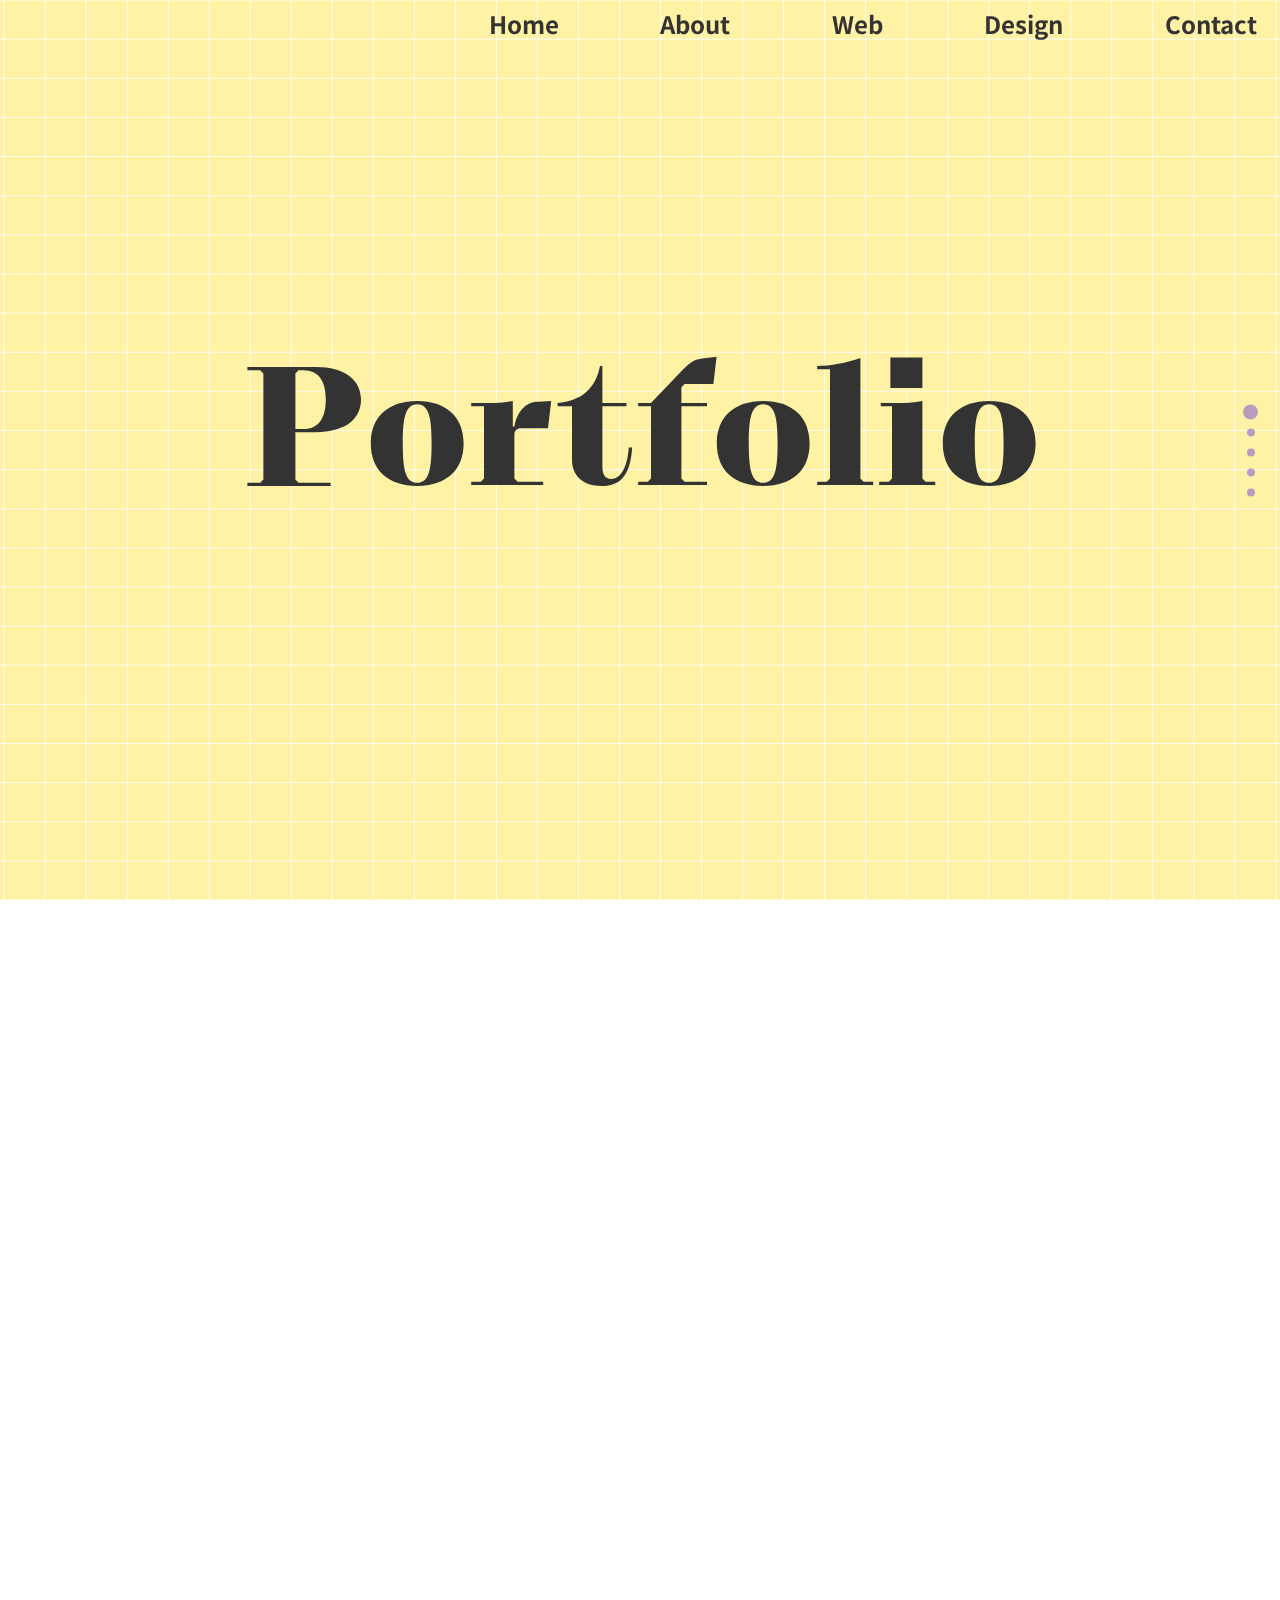
==== index.html @ 66a23964 "Update index.html" ====
<!DOCTYPE html>
<html lang="ko">
<head>
    <meta charset="UTF-8">
    <meta http-equiv="X-UA-Compatible" content="IE=edge">
    <meta name="viewport" content="width=device-width, initial-scale=1.0">
    <meta name="description" content="웹퍼블리셔 박푸름의 포트폴리오">
    <meta property="og:type" content="website">
    <meta property="og:title" content="웹퍼블리셔 박푸름 포트폴리오">
    <meta property="og:url" content="https://zoeynjoy.github.io/portfolio/">
    <meta property="og:description" content="웹퍼블리셔 박푸름의 포트폴리오">
    <meta property="og:image" href="./image/portfolio.png">
    <title>웹퍼블리셔 박푸름 포트폴리오</title>
    <link rel="shortcut icon" type="image/x-icon" href="./image/favicon.ico">
    <link rel="apple-touch-icon" href="./image/favicon.ico">
	<script src="https://ajax.googleapis.com/ajax/libs/jquery/3.5.1/jquery.min.js"></script>
    <script src="./fullpage.js"></script>
    <script src="./anime.js"></script>
    <script src="./jquery.magnific-popup.min.js"></script>
    <script src="./index.js" defer></script>
    <link rel="stylesheet" href="./fullpage.css">
    <link rel="stylesheet" href="./magnific-popup.css">
    <link rel="stylesheet" href="./common.css">
    <link rel="stylesheet" href="./style.css">
    <link rel="stylesheet" href="./style-ta.css" media="all and (min-width:768px) and (max-width:1024px)">
    <link rel="stylesheet" href="./style-p.css" media="all and (max-width:768px)">
</head>
<body>
    <div class="menu">
        <ul>
            <li><a href="#1page">Home</a></li>
            <li><a href="#2page">About</a></li>
            <li><a href="#3page">Web</a></li>
            <li><a href="#4page">Design</a></li>
            <li><a href="#5page">Contact</a></li>
        </ul>
    </div>
    <div id="wrap">
        <div class="section" id="home">
            <div class="bg">
                <div class="txt">
                    <p>P</p>
                    <p>o</p>
                    <p>r</p>
                    <p>t</p>
                    <p>f</p>
                    <p>o</p>
                    <p>l</p>
                    <p>i</p>
                    <p>o</p>
                </div>
            </div>
        </div>
        <div class="section" id="about">
            <div class="profile">
                <div class="left">
                    <div class="profileimg">
                        <a href="./Park_Purum.pdf" download>
                            <img src="./image/profile.jpg" alt="프로필">
                        </a>
                    </div>
                    <p>배움을 통해 성장하는</p><p>웹 퍼블리셔<span>박푸름</span>입니다.</p>
                </div>
                <div class="right">
                    <div class="about">
                        <h2>About Me</h2>
                        <p><span>Name</span>박푸름 / Park Purum</p>
                        <p><span>Birth</span>1991.09.11.</p>
                        <p><span>Phone</span>010-0000-0000</p>
                        <p><span>E-Mail</span>rumrum911@naver.com</p>
                    </div>
                    <div class="edu">
                        <h2>Education</h2>
                        <ul>
                            <li>
                                <span>2022.08.</span>구리 이젠 아카데미 수료<br>모바일 UI/UX 반응형 웹디자인(웹퍼블리셔)_혼합
                            </li>
                            <li>
                                <span>2015.02.</span>신한대학교 중국어학과 졸업
                            </li>
                            <li>
                                <span>2010.02.</span>의정부 송현고등학교 졸업
                            </li>
                        </ul>
                    </div>
                    <div class="work">
                        <h2>Work</h2>
                        <ul>
                            <li><span>2019-2021</span>KBS 미디어 인터넷 서비스부</li>
                            <li><span>2018-2019</span>스튜디오 ZIP</li>
                            <li><span>2015-2017</span>신한대학교 교양학부</li>
                        </ul>
                    </div>
                    <div class="skill">
                        <h2>Skill</h2>
                        <ul>
                            <li>
                                <p>Photoshop</p>
                                <p class="per per1"></p>
                            </li>
                            <li>
                                <p>HTML</p>
                                <p class="per  per2"></p>
                            </li>
                            <li>
                                <p>Illustrator</p>
                                <p class="per per3"></p>
                            </li>
                            <li>
                                <p>CSS</p>
                                <p class="per per4"></p>
                            </li>
                            <li>
                                <p>JS</p>
                                <p class="per per5"></p>
                            </li>
                        </ul>
                    </div>
                </div>                    
            </div>
        </div>
        <div class="section" id="web">
            <div class="slide" data-anchor="slide1">
                <div class="main">
                    <img src="./image/ilsang.gif" alt="투썸플레이스">
                    <div class="sub">
                        <p>일상과 여행 사이<span>(클론코딩)</span></p>
                        <p>
                            기존 사이트의 틀을 가지고 오면서 스크롤 효과를 넣어 기존의 밋밋한 사이트에서 동적인 느낌을 추가하였으며,<br>
                            간단하게 서브페이지 넣어보았습니다.
                        </p>
                        <p>제작기간 : 1주 / 개인작업물</p>
                    </div>
                    <a href="https://zoeynjoy.github.io/ilsangtrip/" target="_blank">
                        사이트 바로가기
                        <img src="./image/arrow.png" alt="바로가기 화살표">
                    </a>
                </div>
            </div>
            <div class="slide" data-anchor="slide2">
                <div class="main">
                    <img src="./image/rejour.png" alt="투썸플레이스">
                    <div class="sub">
                        <p>르주르<span>(클론코딩)</span></p>
                        <p>기존 사이트를 그대로 가지고 오면서 반응형 페이지로 제작해보았습니다.</p>
                        <p>제작기간 : 5주 / 개인작업물</p>
                    </div>
                    <a href="https://zoeynjoy.github.io/rejour/" target="_blank">
                        사이트 바로가기
                        <img src="./image/arrow.png" alt="바로가기 화살표">
                    </a>
                </div>
            </div>
            <div class="slide" data-anchor="slide3">
                <div class="main">
                    <img src="./image/twosome.png" alt="투썸플레이스">
                    <div class="sub">
                        <p>투썸플레이스<span>(리디자인)</span></p>
                        <p>기존 사이트를 반응형 페이지로 제작해보았습니다.</p>
                        <p>제작기간 : 2주 / 개인작업물</p>
                    </div>
                    <a href="https://zoeynjoy.github.io/twosome/" target="_blank">
                        사이트 바로가기
                        <img src="./image/arrow.png" alt="바로가기 화살표">
                    </a>
                </div>
            </div>
            <div class="slide" data-anchor="slide4">
                <div class="main">
                    <img src="./image/sonatural.png" alt="쏘내추럴">
                    <div class="sub">
                        <p>쏘내추럴<span>(리디자인)</span></p>
                        <p>기존 사이트를 반응형 페이지로 제작해보았습니다.</p>
                        <p>제작기간 : 6주 / 개인작업물</p>
                    </div>
                    <a href="https://zoeynjoy.github.io/sonatural" target="_blank">
                        사이트 바로가기
                        <img src="./image/arrow.png" alt="바로가기 화살표">
                    </a>
                </div>
            </div>
        </div>
        <div class="section" id="etc">
            <div class="slide">
                <div class="slides">
                    <h1>상세페이지</h1>
                    <ul>
                        <li>
                            <a href="./image/img1-1.jpg" class="popup" title="포토샵, 일러스트">
                                <div class="img">
                                    <img src="./image/img1.png" alt="이미지1">
                                </div>
                                <P>파스타 상세페이지</P>
                                <p class="tool">사용툴 : <img src="./image/ps.svg" alt=""><img src="./image/ai.svg" alt=""></p>
                            </a>
                        </li>
                        <li>
                            <a href="./image/img2-1.jpg" class="popup" title="포토샵">
                                <div class="img">
                                    <img src="image/img2.jpg" alt="이미지2">
                                </div>
                                <P>향수 이벤트페이지</P>
                                <p class="tool">사용툴 : <img src="./image/ps.svg" alt=""></p>
                            </a>
                        </li>
                        <li>
                            <a href="./image/img3-1.jpg" class="popup" title="포토샵, 일러스트">
                                <div class="img">
                                    <img src="./image/img3.jpg" alt="이미지3">
                                </div>
                                <P>원두 상세페이지</P>
                                <p class="tool">사용툴 : <img src="./image/ps.svg" alt=""><img src="./image/ai.svg" alt=""></p>
                            </a>
                        </li>
                        <li>
                            <a href="./image/img4-1.jpg" class="popup" title="포토샵">
                                <div class="img">
                                    <img src="./image/img4.jpg" alt="이미지4">
                                </div>
                                <P>화장품 상세페이지</P>
                                <p class="tool">사용툴 : <img src="./image/ps.svg" alt=""></p>
                            </a>
                        </li>
                    </ul>
                </div>
            </div>
        </div>
        <div class="section" id="foot">
            <div class="f_txt">
                <p class="title">Contact</p>
                <p>지금까지 웹디자인 박푸름의 포트폴리오를 봐주셔서 감사합니다.</p>
                <p><span>010-0000-0000</span> / <span>rumrum911@naver.com</span></p>
            </div>
            <p class="bgtxt">WEBPUBLISHER</p>
            <p class="bgtxt">WEBPUBLISHER</p>
            <div class="copy">
                <p>ⓒ 2023 Park Purum. ALL RIGHTS RESERVED.</p>
                <p>본 사이트는 개인 포트폴리오 사이트로 제작되어 상업적 목적이 아닙니다. 사용된 일부 이미지 및 폰트 등은 별도의 출처가 있음을 밝혀 드립니다.</p>
            </div>
        </div>
    </div>
</body>
</html>
---- fullpage.css ----
*{margin:0;padding: 0;}
li{list-style: none;}


#menu{
    width:100%;
    height:7vh;
    background: rgba(0,0,0,0.4);
    position: fixed;
    left:0;
    top:0;
    z-index:10;
    color:white;
}
#menu ul{width:100%;height:100%;display: flex;flex-wrap: wrap;}
#menu li{flex:0 1 25%;height: 100%;text-align: center;line-height: 3rem;cursor: pointer;}
#fullpage #myVideo{
    position: absolute;
    width:100%;
    height:100%;    
    background-color:black;
    z-index: 2;
    top:0;
    left:0;
    object-fit: cover;
}
#fullpage #box{
    position: absolute;
    width:90%;
    height:85%;    
    background:white;
    text-align: center;
    z-index:3;
    top:50%;
    left:50%;
    transform: translate(-50%,-50%);
}
#box ul{width:100%;height:100%;display: flex;}
#box li{width:50%;height: 100%;background: rgba(0,0,0,0.4);}
/* #box li:nth-child(1){background: rgba(0,0,0,0.4);}
#box li:nth-child(2){background: blue;} */

#fullpage .section:nth-child(3) .st0{
    fill:none;
    stroke:#078B00;
    stroke-width:11;
    stroke-miterlimit:10;
}
#fullpage .section:nth-child(3) .st0:nth-child(1){
    stroke-dasharray: 1198;
    stroke-dashoffset: 1198;
}
#fullpage .section:nth-child(3) .st0:nth-child(2){
    stroke-dasharray: 1245;
    stroke-dashoffset: 1245;

}
#fullpage .section:nth-child(3) .st0:nth-child(3){
    stroke-dasharray: 2209;
    stroke-dashoffset: 2209;
}
#fullpage .section:nth-child(3) path.ani1{
    animation: ani1 2s forwards;
}

#fullpage .section:nth-child(3) path.ani2{
    animation: ani2 2s forwards;
}
#fullpage .section:nth-child(3) path.ani3{
    animation: ani3 2s forwards;
}


@keyframes ani1{
    0%{ stroke-dashoffset: 1198;}
    100%{ stroke-dashoffset: 0;}
}
@keyframes ani2{
    0%{ stroke-dashoffset: 1245;}
    100%{ stroke-dashoffset: 0;}
}
@keyframes ani3{
    0%{ stroke-dashoffset: 2209;}
    100%{ stroke-dashoffset: 0;}
}



html.fp-enabled,
.fp-enabled body {
    margin: 0;
    padding: 0;
    overflow:hidden;

    /*Avoid flicker on slides transitions for mobile phones #336 */
    -webkit-tap-highlight-color: rgba(0,0,0,0);
}
.fp-section {
    position: relative;
    -webkit-box-sizing: border-box; /* Safari<=5 Android<=3 */
    -moz-box-sizing: border-box; /* <=28 */
    box-sizing: border-box;
}
.fp-slide {
    float: left;
}
.fp-slide, .fp-slidesContainer {
    height: 100%;
    display: block;
}
.fp-slides {
    z-index:1;
    height: 100%;
    overflow: hidden;
    position: relative;
    -webkit-transition: all 0.3s ease-out; /* Safari<=6 Android<=4.3 */
    transition: all 0.3s ease-out;
}
.fp-section.fp-table, .fp-slide.fp-table {
    display: table;
    table-layout:fixed;
    width: 100%;
}
.fp-tableCell {
    display: table-cell;
    width: 100%;
    height: 100%;
}
.fp-slidesContainer {
    float: left;
    position: relative;
}
.fp-controlArrow {
    -webkit-user-select: none; /* webkit (safari, chrome) browsers */
    -moz-user-select: none; /* mozilla browsers */
    -khtml-user-select: none; /* webkit (konqueror) browsers */
    -ms-user-select: none; /* IE10+ */
    position: absolute;
    z-index: 4;
    top: 0;
    cursor: pointer;
    width: 0;
    height: 0;
    border-style: solid;
    /* margin-top: -38px; */
    -webkit-transform: translate3d(0,0,0);
    -ms-transform: translate3d(0,0,0);
    transform: translate3d(0,0,0);
}
.fp-controlArrow.fp-prev {
    width: 25%;
    height: 100%;
    background: #ffffff00;
    border-color: transparent;
    transition: all .3s ;
}
.fp-controlArrow.fp-next {
    right: 0;
    width: 25%;
    height: 100%;
    background: #ffffff00;
    border-color: transparent;
    transition: all .3s ;
}
.fp-controlArrow.fp-prev:hover,
.fp-controlArrow.fp-next:hover {
    background: #0000000b;
}
.fp-scrollable {
    overflow: hidden;
    position: relative;
}
.fp-scroller{
    overflow: hidden;
}
.iScrollIndicator{
    border: 0 !important;
}
.fp-notransition {
    -webkit-transition: none !important;
    transition: none !important;
}
#fp-nav {
    position: fixed;
    z-index: 100;
    top: 50%;
    opacity: 1;
    transform: translateY(-50%);
    -ms-transform: translateY(-50%);
    -webkit-transform: translate3d(0,-50%,0);
}
#fp-nav.fp-right {
    right: 17px;
}
#fp-nav.fp-left {
    left: 17px;
}
.fp-slidesNav{
    position: absolute;
    z-index: 4;
    opacity: 1;
    -webkit-transform: translate3d(0,0,0);
    -ms-transform: translate3d(0,0,0);
    transform: translate3d(0,0,0);
    left: 0 !important;
    right: 0;
    margin: 0 auto !important;
}
.fp-slidesNav.fp-bottom {
    bottom: 17px;
}
.fp-slidesNav.fp-top {
    top: 17px;
}
#fp-nav ul{
  margin: 0;
  padding: 0;
}
.fp-slidesNav ul {
  margin: auto;
  text-align: center;
}
#fp-nav ul li,
.fp-slidesNav ul li {
    display: block;
    width: 14px;
    height: 13px;
    margin: 7px;
    position:relative;
}
.fp-slidesNav ul li {
    display: inline-block;
}
#fp-nav ul li a,
.fp-slidesNav ul li a {
    display: block;
    position: relative;
    z-index: 1;
    width: 100%;
    height: 100%;
    cursor: pointer;
    text-decoration: none;
}
#fp-nav ul li a.active span,
.fp-slidesNav ul li a.active span,
#fp-nav ul li:hover a.active span,
.fp-slidesNav ul li:hover a.active span{
    height: 15px;
    width: 15px;
    margin: -6px 0 0 -6px;
    border-radius: 100%;
 }
#fp-nav ul li a span,
.fp-slidesNav ul li a span {
    border-radius: 50%;
    position: absolute;
    z-index: 1;
    height: 8px;
    width: 8px;
    border: 0;
    background: #b89dc0;
    left: 50%;
    top: 50%;
    margin: -2px 0 0 -2px;
    -webkit-transition: all 0.1s ease-in-out;
    -moz-transition: all 0.1s ease-in-out;
    -o-transition: all 0.1s ease-in-out;
    transition: all 0.1s ease-in-out;
}
#fp-nav ul li:hover a span,
.fp-slidesNav ul li:hover a span{
    width: 10px;
    height: 10px;
    margin: -5px 0px 0px -5px;
}
#fp-nav ul li .fp-tooltip {
    position: absolute;
    top: -2px;
    color: #fff;
    font-size: 14px;
    font-family: arial, helvetica, sans-serif;
    white-space: nowrap;
    max-width: 220px;
    overflow: hidden;
    display: block;
    opacity: 0;
    width: 0;
    cursor: pointer;
}
#fp-nav ul li:hover .fp-tooltip,
#fp-nav.fp-show-active a.active + .fp-tooltip {
    -webkit-transition: opacity 0.2s ease-in;
    transition: opacity 0.2s ease-in;
    width: auto;
    opacity: 1;
}
#fp-nav ul li .fp-tooltip.fp-right {
    right: 20px;
}
#fp-nav ul li .fp-tooltip.fp-left {
    left: 20px;
}
.fp-auto-height.fp-section,
.fp-auto-height .fp-slide,
.fp-auto-height .fp-tableCell{
    height: auto !important;
}

.fp-responsive .fp-auto-height-responsive.fp-section,
.fp-responsive .fp-auto-height-responsive .fp-slide,
.fp-responsive .fp-auto-height-responsive .fp-tableCell {
    height: auto !important;
}

/*Only display content to screen readers*/
.fp-sr-only{
    position: absolute;
    width: 1px;
    height: 1px;
    padding: 0;
    overflow: hidden;
    clip: rect(0, 0, 0, 0);
    white-space: nowrap;
    border: 0;
}
---- common.css ----
@import url('https://fonts.googleapis.com/css2?family=Noto+Sans+KR:wght@400;700;900&family=Roboto:wght@300;400;700;900&display=swap');
@font-face {
    font-family: 'PPGrafier-BlackDisplay';
    src: url(./PPGrafier-BlackDisplay.woff) format('woff');
}


  /* 풀페이지 해제 */
  #fullpage .section:not(.main_visual) { height: auto !important; }
  #fullpage .section .fp-tableCell { height: auto !important; }



*{margin: 0; padding: 0;}
ul{list-style: none;}
a{text-decoration: none;}
body{color: #333;}
body::-webkit-scrollbar{
    display:none;
}

.intro{
    width: 100%;
    height: 100%;
    position: fixed;
    background: url(./image/bg2-2.svg) center/cover #fff;
    z-index: 99;
}
.intro .logo{
    width: 25%;
    position: absolute;
    top: 50%;
    left: 50%;
    transform: translate(-50%, -50%);
   
}
.logo svg{
    width: 100%;
     animation: turn 10s linear infinite;
}
@keyframes turn{
    from{
        transform: rotate(0);
    }
    to{
        transform: rotate(360deg);
    }
}
.intro .txt{
    width: 70%;
    margin: auto;
    position: absolute;
    bottom: 10%;
    left: 50%;
    transform: translateX(-50%);
}
.intro .txt p{
    width: 100%;
    font: 400 1.5em/1em 'Noto Sans KR','Roboto', sans-serif;
}
.intro .txt input{
    position: absolute;
    bottom: -20px;
    right: 0;
    background-color: transparent;
    border: none;
    cursor: pointer;
    font: 400 1.1em/1em 'Noto Sans KR','Roboto', sans-serif;
}




/* 풀스크린 */
#wrap .section:nth-of-type(1),
#wrap .section:nth-of-type(5){
    background: url(./image/bg1-2.svg) center/cover;
}
#wrap .section:nth-of-type(2),
#wrap .section:nth-of-type(3),
#wrap .section:nth-of-type(4){
    background: url(./image/bg2-2.svg) center/cover;
}
---- style.css ----
body{font-size: 1vw;}

/* 메뉴바 */
.menu{
    width: 60%;
    position: fixed;
    top: 0;
    right: 0;
    z-index: 10;
}
.menu ul{
    position: absolute;
    right: 3%;
    width: 100%;
    display: flex;
    justify-content: space-between;
}
.menu li{
    text-align: center;
}
.menu li a{
    display: block;
    cursor: pointer;
    width: 100%;
    font: bold 1.5rem/3rem 'Noto Sans KR','Roboto', sans-serif;    
    color: #333;
}
.menu li:hover a{
    color:#fff;
    text-shadow: 0 0 5px rgba(0, 0, 0, 0.2);
    transition: all .2s ease-in-out;
}

/* #home 1page */
#home .bg{
    width: 100%;
}
.bg .txt{
    display: flex;
    position: absolute;
    top: 50%;
    left: 50%;
    transform: translate(-50%, -50%);
    z-index: 2;
}
.txt p{
    text-align: center;
    font: bold 10rem/2rem 'PPGrafier-BlackDisplay';
    /* font-style: italic; */
}


/* #about 2page */
#about .profile{
    width: 90%;
    margin: auto;
    display: flex;
    margin-top: 8%;
    position: relative;
    /* top: 0; */
}
.profile .left{
    width: 40%;
    position: relative;
}

.left .profileimg{
    width: 70%;
    margin-left: 15%;
    /* border: 1px solid red; */
}
.profileimg a img{
    width: 100%;
    height: 100%;
    object-fit: contain;
}

.profileimg a{
    display: block;
    width: 100%;
    height: 100%;
    position: relative;
    overflow: hidden;
    border-radius: 50%;
}
.profileimg a:hover img{
    transform:translateY(30px) scale(1.15);
    transition: all .3s;
}
.profileimg a:hover::before{
    content: '';
    display: block;
    position: absolute;
    top: 0;
    width: 100%;
    height: 100%;
    border-radius: 50%;
    background-color: #00000036;
    animation: fade .3s ease-in-out;
    z-index: 10;
}
.profileimg a:hover::after{
    content: '이력서 다운받기';
    display: block;
    position: absolute;
    top: 70%;
    left: 50%;
    transform: translateX(-50%);
    border: 2px solid #fff;
    padding: 15px;
    border-radius: 10px;
    color: #fff;
    cursor: pointer;
    z-index: 15;
}
@keyframes fade{
    from{
        opacity: 0;
    }
    to{
        opacity: 1;
    }
}
.left p{
    width: 80%;
    margin-left: 10%;
    text-align: center;
    font: 400 1.5rem/2rem 'Noto Sans KR','Roboto', sans-serif;
}
.left p span{
    font-weight: 700;
    color: #b89dc0;
}
.in{
    animation: in .7s ease-in-out;
}
@keyframes in{
    from{
        top: 500px;
        opacity: 0;
    }
    to{
        top: 0;
        opacity: 1;
    }
}
.profile .right{
    width: 60%;
    font: 400 .9rem/2rem 'Noto Sans KR','Roboto', sans-serif;
}
.about{
    width: 100%;
    margin-bottom: 2%;
    display: flex;
    flex-wrap: wrap;
    position: relative;
}
.about p{
    width: 100%;
    display: flex;
    border-left: 2px solid #333;
}
.about p:nth-child(3){
    position: absolute;
    top: 35%;
    left: 50%;
}
.about,
.edu,
.work,
.skill{
    width: 100%;
    margin-bottom: 20px;
}
.profile h2{
    width: 100%;
    margin-bottom: 2%;
    font: 900 2rem/2rem 'Noto Sans KR','Roboto', sans-serif;
}
.edu li,
.work li{
    width: 100%;
    display: flex;
    flex-wrap: wrap;
    border-left: 2px solid #333;
}
.about span,
.edu span,
.work span{
    margin-left: 1%;
    width: 15%;
    font-weight: 600;
}
.skill ul{
    width: 100%;
    display: flex;
    flex-wrap: wrap;
}
.skill li{
    width: 49%;
    display: flex;
    border-left: 2px solid #333;
}
.skill p:nth-child(1){
    margin-left: 1%;
    width: 20%;
    font-weight: 600;
}
.skill .per{
    height: 15px;
    margin-top:2%;
    margin-left: 50px;
    background-color: #e7d9f0;
}


/* 3번째 페이지 */
#web{
    width: 100%;
}
#web .slide{
    width: 100%;
    position: relative;
}
.slide .main{
    position: absolute;
    bottom: 0%;
    left: 50%;
    transform: translatex(-50%);
    width: 100%;
    height: 100%;
    z-index: 3;
}
.slide .main img{
    width: 60%;
    position: absolute;
    bottom: 0;
    right:0;
}
.slide .main a{
    width: 200px;
    position: absolute;
    top: 55%;
    left: 26%;
    display: block;
    font: bold 1.2rem/2rem 'Noto Sans KR','Roboto', sans-serif;
    color: inherit;
}
.slide .main a img{
    width: 45px;
    object-fit: cover;
    position: absolute;
    top: 50%;
    right: 0;
    transform: translateY(-50%);
}
.slide .main a:hover{
    transform: translateX(20px);
    transition: all .3s ease-in-out;
}
.slide .main .sub{
    position: absolute;
    top: 40%;
    left:10%;
    transform: translateY(-50%);
    width: 35%;
}
.slide .main .sub p:nth-child(1){
    font: 900 2rem/3rem 'Noto Sans KR','Roboto', sans-serif;
}
.slide .main .sub p:nth-child(1) span{
    font-size: .9rem;
    margin-left: 10px;
}
.slide .main .sub p:nth-child(2){
    font: 500 1.5rem/3rem 'Noto Sans KR','Roboto', sans-serif;
}
.slide .main .sub p:nth-child(3){
    font: 300 1rem/2rem 'Noto Sans KR','Roboto', sans-serif;
    color:#777;
}

/* 5페이지 */
#etc{
    width: 100%;
}
#etc .slide{
    position: relative;
    width: 100%;
}
#etc .slide .slides{
    position: absolute;
    top: 50%;
    left: 50%;
    transform: translate(-50%, -50%);
    width: 100%;
    height: 90%;
    z-index: 3;
}
#etc .slides h1{
    padding: 40px 150px;
    box-sizing: border-box;
}
#etc .slides ul{
    position: absolute;
    top: 50%;
    left: 50%;
    transform: translate(-50%, -50%);
    width:95%;
    height: 40%;
    float: left;
    display: flex;
    flex-wrap: wrap;
    justify-content: space-between;
}
#etc .slides li{
    width: 24%;
    margin-bottom: 20px;
    position: relative;
}
#etc .slides li a{
    width: 100%;
    color: initial;
}
#etc .slides li a .img{
    width: 100%;
    overflow: hidden;
}
#etc .slides li a:hover img:not(.tool img){
    transform: scale(1.2);
    transition: all .3s ease-in-out;
}
#etc .slide li a .img img{
    width: 100%;
    box-shadow: 10px 5px 10px #999;
    margin-bottom: 10px;
}
#etc .slide li a p{
    font-size: 1rem;
    line-height: 30px;
}
#etc .slide li a .tool{
    width: 100%;
    display: flex;
}
#etc .slide li a .tool img{
    width: 25px;
    margin-left: 6px;
    box-shadow: none;
    margin-bottom: 0;
    border: none;
}
.profile .ani3{
    animation: in2 .5s ease-in-out;
}
.profile .ani4{
    animation: out2 .5s ease-in-out;
}
@keyframes in2{
    from{
        right: -500px;
        opacity: 0;
    }
    to{
        right: 0;
        opacity: 1;
    }
}
@keyframes out2{
    from{
        right: 0;
        opacity: 1;
    }
    to{
        righ: -500px;
        opacity: 0;
    }
} 


/* 6번째 페이지 */
#foot{
    position: relative;
}
#foot .f_txt{
    position: absolute;
    top: 45%;
    left: 50%;
    transform: translate(-50%, -50%);
    width: 80%;
}
#foot .f_txt .title{
    font: bold 4rem/1.5rem 'PPGrafier-BlackDisplay';
    margin-bottom: 20px;
}
#foot .f_txt p{
    font: bold 1.5rem/1.5rem 'Noto Sans KR','Roboto', sans-serif;
}
#foot .copy{
    width: 100%;
    text-align: center;
    position: absolute;
    bottom: 0%;
    left: 50%;
    transform: translate(-50%, -50%);
    font: 400 1.2rem/2rem 'Noto Sans KR','Roboto', sans-serif;
}
#foot .copy p:nth-child(2){
    font: 400 0.8rem/1.5rem 'Noto Sans KR','Roboto', sans-serif;
}
#foot .f_txt span{
    font-weight: bolder;
}
#foot .bgtxt:nth-child(2){
    position: absolute;
    top: 50%;
    left: -25px;
    transform: translateY(-50%);
    font: bold 10vh 'PPGrafier-BlackDisplay';
    writing-mode: vertical-rl;
    color: #fff;
    z-index: 1;
}
#foot .bgtxt:nth-child(3){
    position: absolute;
    top: 50%;
    right: -25px;
    transform: translateY(-50%);
    font: bold 10vh 'PPGrafier-BlackDisplay';
    writing-mode: vertical-rl;
    color: #fff;
    z-index: 1;
}
---- style-ta.css ----
body{font-size: 1.9vw;}

/* 메뉴바 */
.menu{
    width: 80%;
}
#home .bg .txt p{
    text-align: center;
    font: bold 7em/2em 'PPGrafier-BlackDisplay';
}
/* #about 2page */
#about .profile{
    width: 100%;
    margin-top: 80px;
    flex-wrap: wrap;
}
.profile .left{
    width: 50%;
}
.left .profileimg{
    width: 80%;
    margin-left: 8%;
}
.left p{
    margin-top: 10px;
    margin-left: 8%;
    font: 400 1.2rem/2rem 'Noto Sans KR','Roboto', sans-serif;
}

.profile .right{
    width: 50%;
    position: relative;
}

.about p:nth-child(3){
    position: unset;
}
.edu::before,
.work::before,
.skill::before{
    content: '';
    display: block;
    margin-bottom: 30px;
}
.about span,
.edu span,
.work span{
    width: 80px;
    margin-left: 10px;
}
.profile h2{
    font: 900 1.3rem/2rem 'Noto Sans KR','Roboto', sans-serif;
}
.skill{
    width: 160%;
    position: absolute;
    left: -79%;
    margin-top: -20px;
}

.skill .per{
    margin-left: 20px;
}


/* 3번쩨 페이지 */
.slide .main img{
    width: 100%;
}
.slide .main a{
    width: 23%;
    top: 42%;
    left: 65%;
}
.slide .main .sub{
    top: 30%;
    width: 80%;
}

/* 4번쩨 페이지 */
#etc .slides h1{
    padding: 50px 50px;
    box-sizing: border-box;
}
#etc .slides ul{
    position: absolute;
    top: 48%;
    left: 50%;
    transform: translate(-50%, -50%);
    width:85%;
    height: 60%;
    float: left;
    display: flex;
    flex-wrap: wrap;
    justify-content: space-between;
}
#etc .slides li{
    width: 48%;
    margin-bottom: 10px;
}
/* 5페이지 */
#foot .copy{
    width: 70%;
}
---- style-p.css ----
body{font-size:1.5vw;}

/* 메뉴바 */
.menu{
    width:95%;
    right: 0%;
}
.menu ul{
    width: 100%;
    left: 50%;
    transform: translateX(-50%);
}
.menu li{
    margin: 0;
}
.menu li a{
    font: bold .9rem/2rem 'Noto Sans KR','Roboto', sans-serif;
    letter-spacing: 0px;
}

/* 첫페이지 */
#home .bg .txt p{
    text-align: center;
    font: bold 4rem/2rem 'PPGrafier-BlackDisplay';
}

    
/* #about 2page */
#about .profile{
    width: 95%;
    margin-top: 50px;
    flex-wrap: wrap;
}
.profile .left{
    width: 100%;
    display: flex;
}
.left .profileimg{
    display: none;
    margin: 0;
}
.left p{
    margin-left: 0;
    margin-top: 0px;
    font: 400 1rem/1.2rem 'Noto Sans KR','Roboto', sans-serif;
}
.left p:nth-of-type(1){
    text-align: left;
    width: 150px;
}
.left p:nth-of-type(2){
    text-align: left;
    width: 200px;
}
.profile .right{
    width: 100%;
    margin-top: 10px;
    position: relative;
    font: 400 .8rem/1.5rem 'Noto Sans KR','Roboto', sans-serif;
}
.about, .edu, .work,.skill{
    margin-top: 0;
}
.about,
.edu,
.work,
.skill{
    width: 100%;
    margin-bottom: 5px;
}
.about p:nth-child(3){
    position: unset;
}
.edu::before,
.work::before,
.skill::before{
    content: '';
    display: block;
    margin-bottom: 5%;
}
.about span,
.edu span,
.work span{
    margin-left: 1%;
    width: 90px;
    font-weight: 700;
}
.skill li{
    width: 100%;
    display: flex;
    border-left: 2px solid #333;
}
.skill p:nth-child(1){
    width: 40px;
}
.profile h2{
    font: 800 1rem/1rem 'Noto Sans KR','Roboto', sans-serif;
}

/* 3번쩨 페이지 */
#web .slide{
    width: 100%;
}
.slide .main img{
    width: 100%;
}
.slide .main .sub{
    top: 35%;
    width: 80%;
}
.slide .main .sub p:nth-child(1){
    font: 900 1.5rem/3rem 'Noto Sans KR','Roboto', sans-serif;
}
.slide .main .sub p:nth-child(1) span{
    font-size: .9rem;
    margin-left: 10px;
}
.slide .main .sub p:nth-child(2){
    font: 500 1.2rem/2rem 'Noto Sans KR','Roboto', sans-serif;
}
.slide .main .sub p:nth-child(3){
    font: 300 1rem/2rem 'Noto Sans KR','Roboto', sans-serif;
    color:#777;
}
.slide .main a{
    width: 200px;
    top: 60%;
    left: 40%;
    font: 800 1rem/2rem 'Noto Sans KR','Roboto', sans-serif;
}

/* 4번쩨 페이지 */
#etc .slide .slides{
    top: 0;
    transform: translate(-50%, 0%);
    height: 85%;
}
#etc .slides h1{
    display: none;
}
#etc .slides ul{
    position: absolute;
    top: 51%;
    left: 46%;
    transform: translate(-50%, -50%);
    width:55%;
    height: 95%;
}
#etc .slides li{
    top: 10px;
    left: 50%;
    transform: translateX(-50%);
    width: 100%;
    margin-bottom: 0px;
    position: relative;
}
#etc .slides li a p,
#etc .slides li a .tool{
    display: none;
}

/* 5번째 페이지 */
#foot{position: relative;}
#foot .f_txt{
    position: absolute;
    top: 40%;
    left: 50%;
    transform: translate(-50%, -50%);
    width: 74%;
}
#foot .f_txt .title{
    font: bold 3rem/2rem 'PPGrafier-BlackDisplay';
    margin-bottom: 50px;
}
#foot .f_txt p{
    font: bold 1rem/2rem 'Noto Sans KR','Roboto', sans-serif;
    margin-bottom: 10px;
}
#foot .copy{
    width: 70%;
    text-align: center;
    position: absolute;
    bottom: 0%;
    left: 50%;
    transform: translate(-50%, -50%);
    font: 100 1rem/2rem 'Noto Sans KR','Roboto', sans-serif;
}
#foot .copy p:nth-child(2){
    font: 100 .7rem/1.5rem 'Noto Sans KR','Roboto', sans-serif;
}
#foot .f_txt span{
    font-weight: bolder;
}
#foot .bgtxt:nth-child(2){
    position: absolute;
    top: 50%;
    left: -50px;
    transform: translateY(-50%);
    font: bold 10vh 'PPGrafier-BlackDisplay';
    writing-mode: vertical-rl;
    color: #fff;
    z-index: 1;
}
#foot .bgtxt:nth-child(3){
    position: absolute;
    top: 50%;
    right: -50px;
    transform: translateY(-50%);
    font: bold 10vh 'PPGrafier-BlackDisplay';
    writing-mode: vertical-rl;
    color: #fff;
    z-index: 1;
}
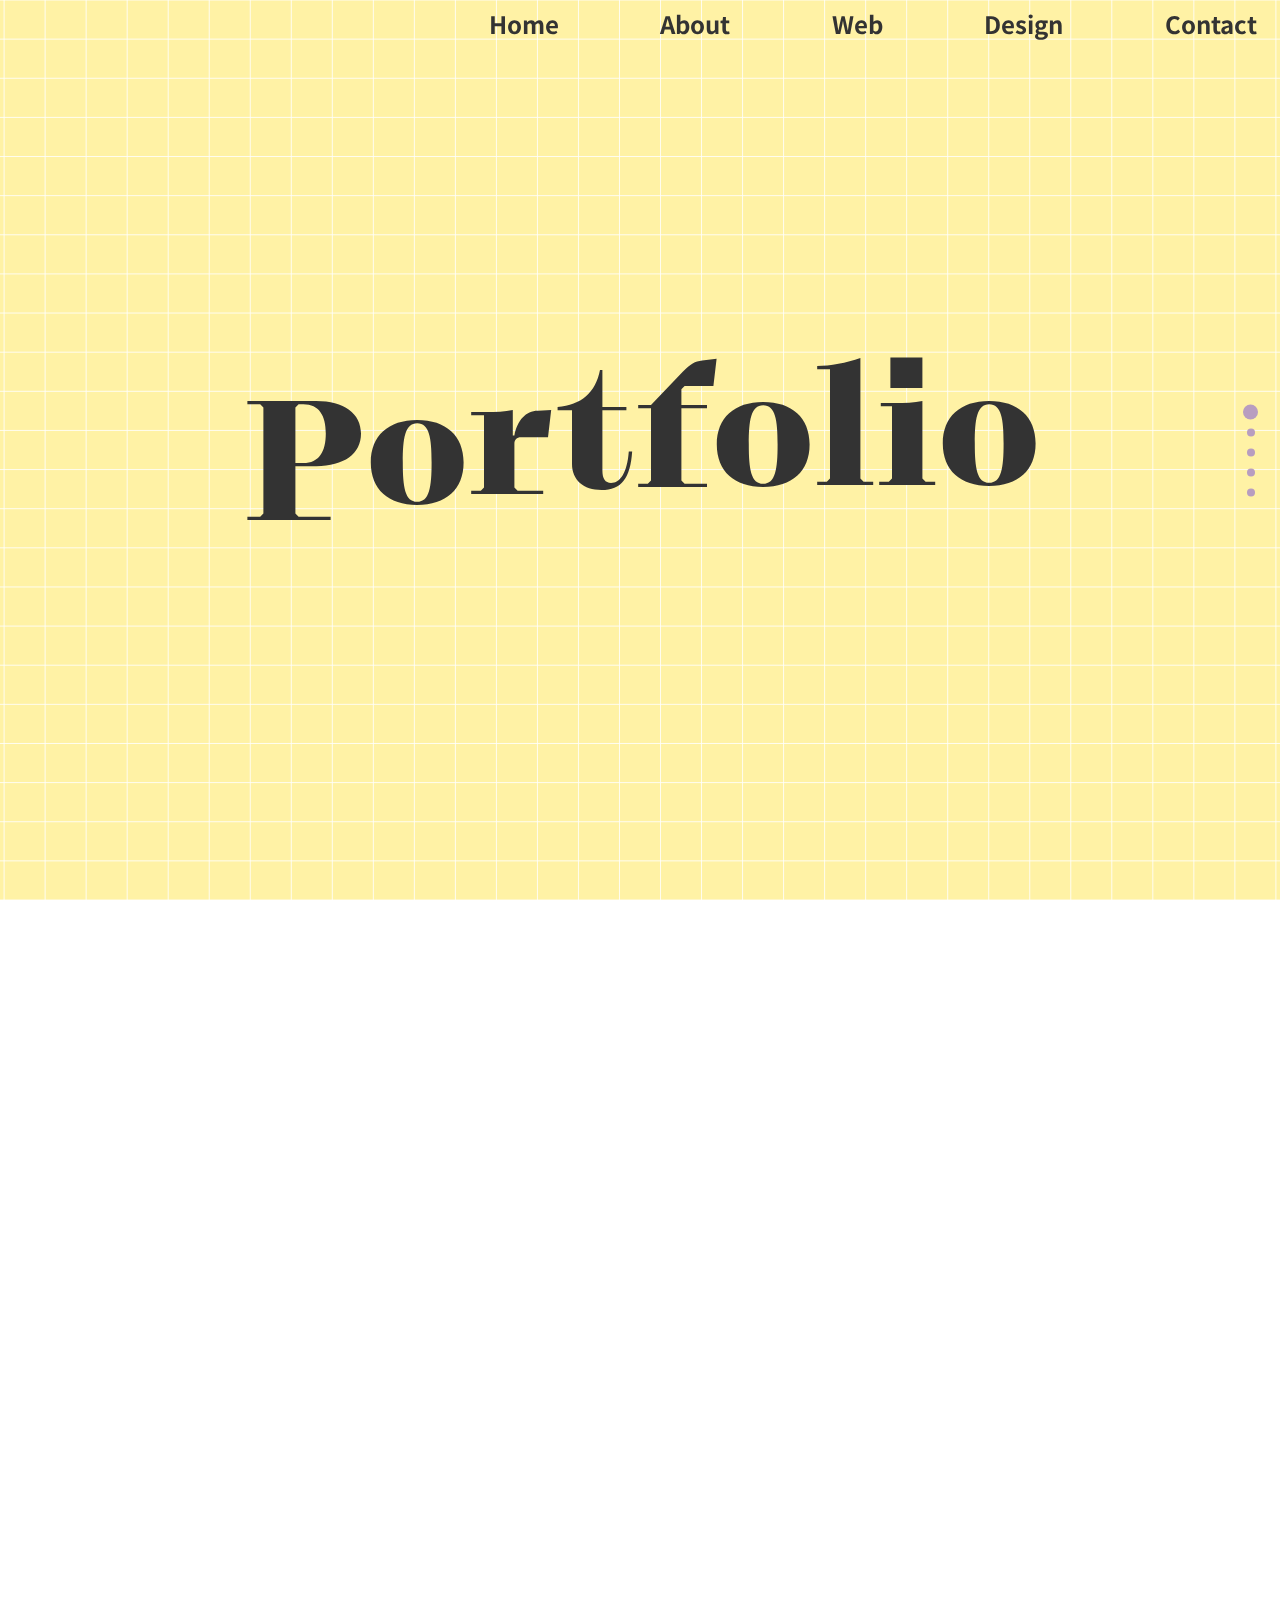
==== commit 4174d9f9: "Update index.html" ====
--- a/index.html
+++ b/index.html
@@ -9,7 +9,7 @@
     <meta property="og:title" content="웹퍼블리셔 박푸름 포트폴리오">
     <meta property="og:url" content="https://zoeynjoy.github.io/portfolio/">
     <meta property="og:description" content="웹퍼블리셔 박푸름의 포트폴리오">
-    <meta property="og:image" href="./image/portfolio.png">
+    <meta property="og:image" src="./image/portfolio.png">
     <title>웹퍼블리셔 박푸름 포트폴리오</title>
     <link rel="shortcut icon" type="image/x-icon" href="./image/favicon.ico">
     <link rel="apple-touch-icon" href="./image/favicon.ico">
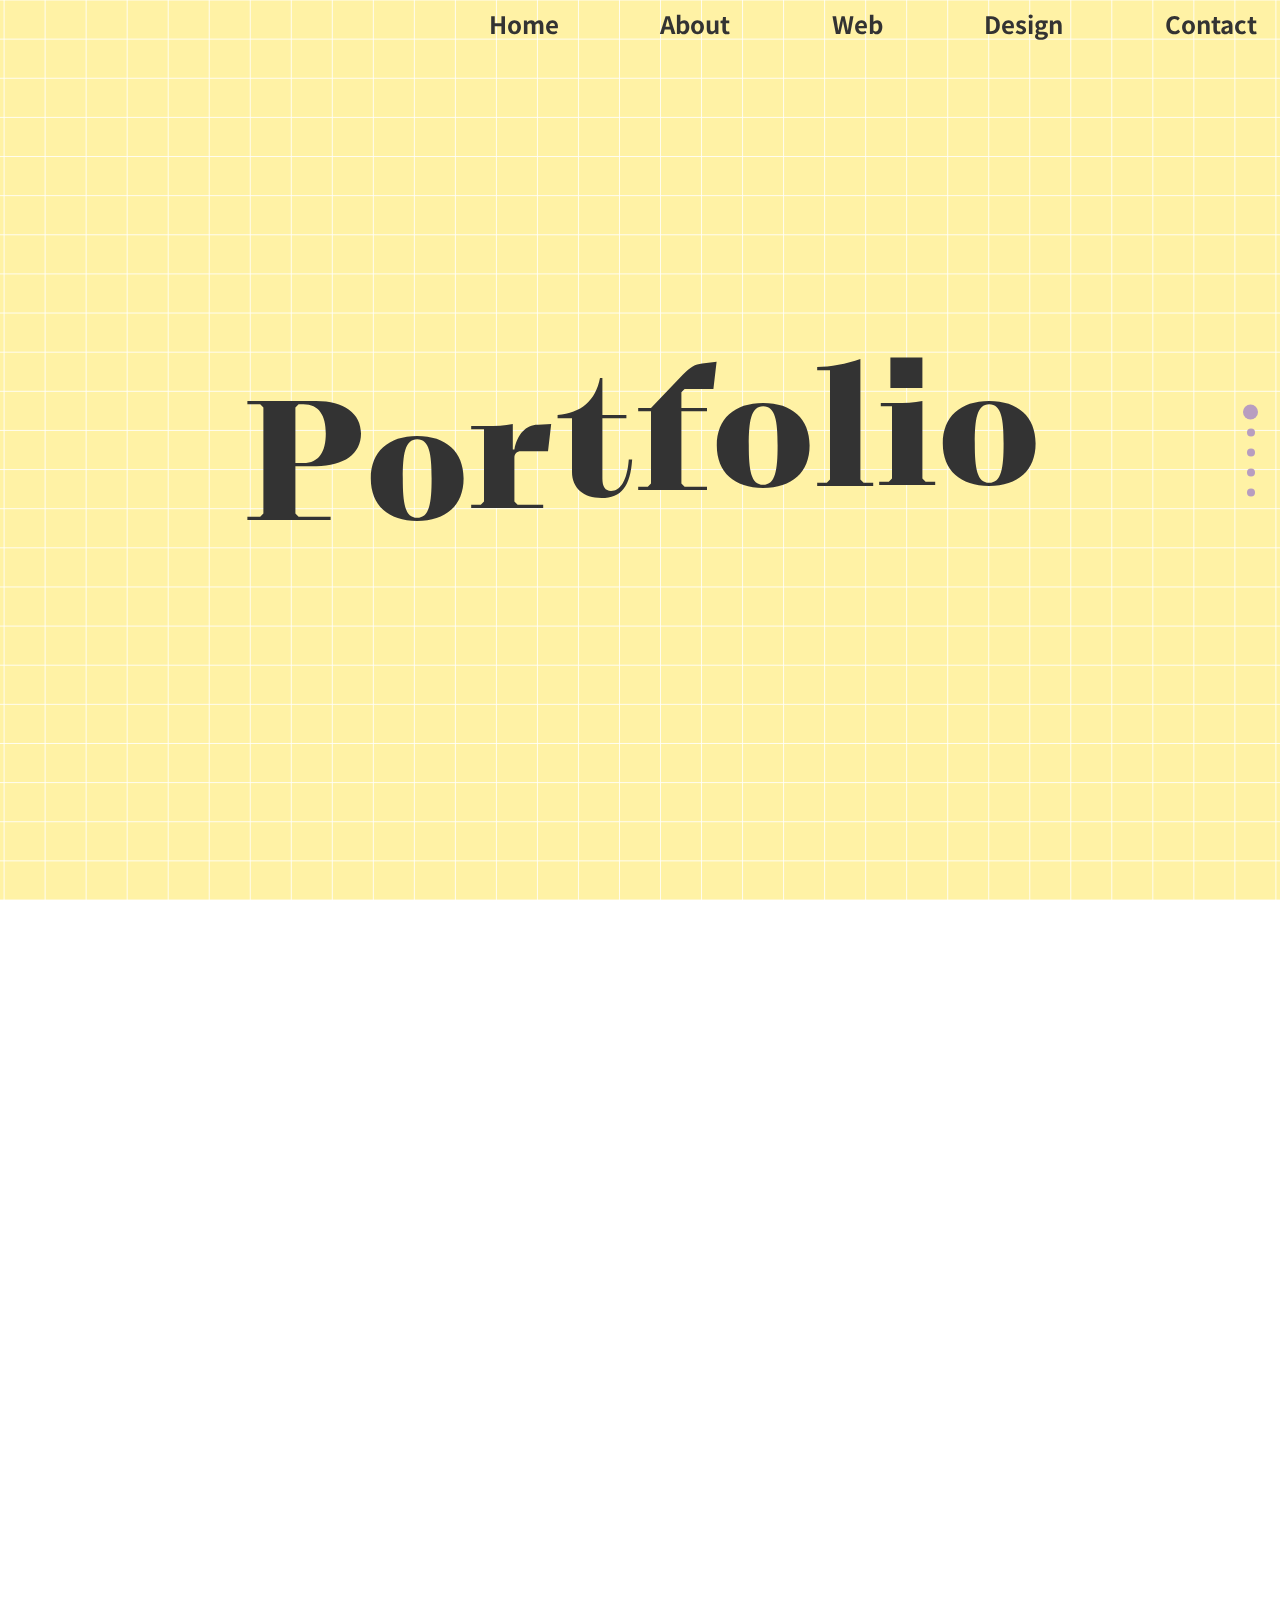
==== commit 9857b297: "Update index.html" ====
--- a/index.html
+++ b/index.html
@@ -9,7 +9,6 @@
     <meta property="og:title" content="웹퍼블리셔 박푸름 포트폴리오">
     <meta property="og:url" content="https://zoeynjoy.github.io/portfolio/">
     <meta property="og:description" content="웹퍼블리셔 박푸름의 포트폴리오">
-    <meta property="og:image" src="./image/portfolio.png">
     <title>웹퍼블리셔 박푸름 포트폴리오</title>
     <link rel="shortcut icon" type="image/x-icon" href="./image/favicon.ico">
     <link rel="apple-touch-icon" href="./image/favicon.ico">
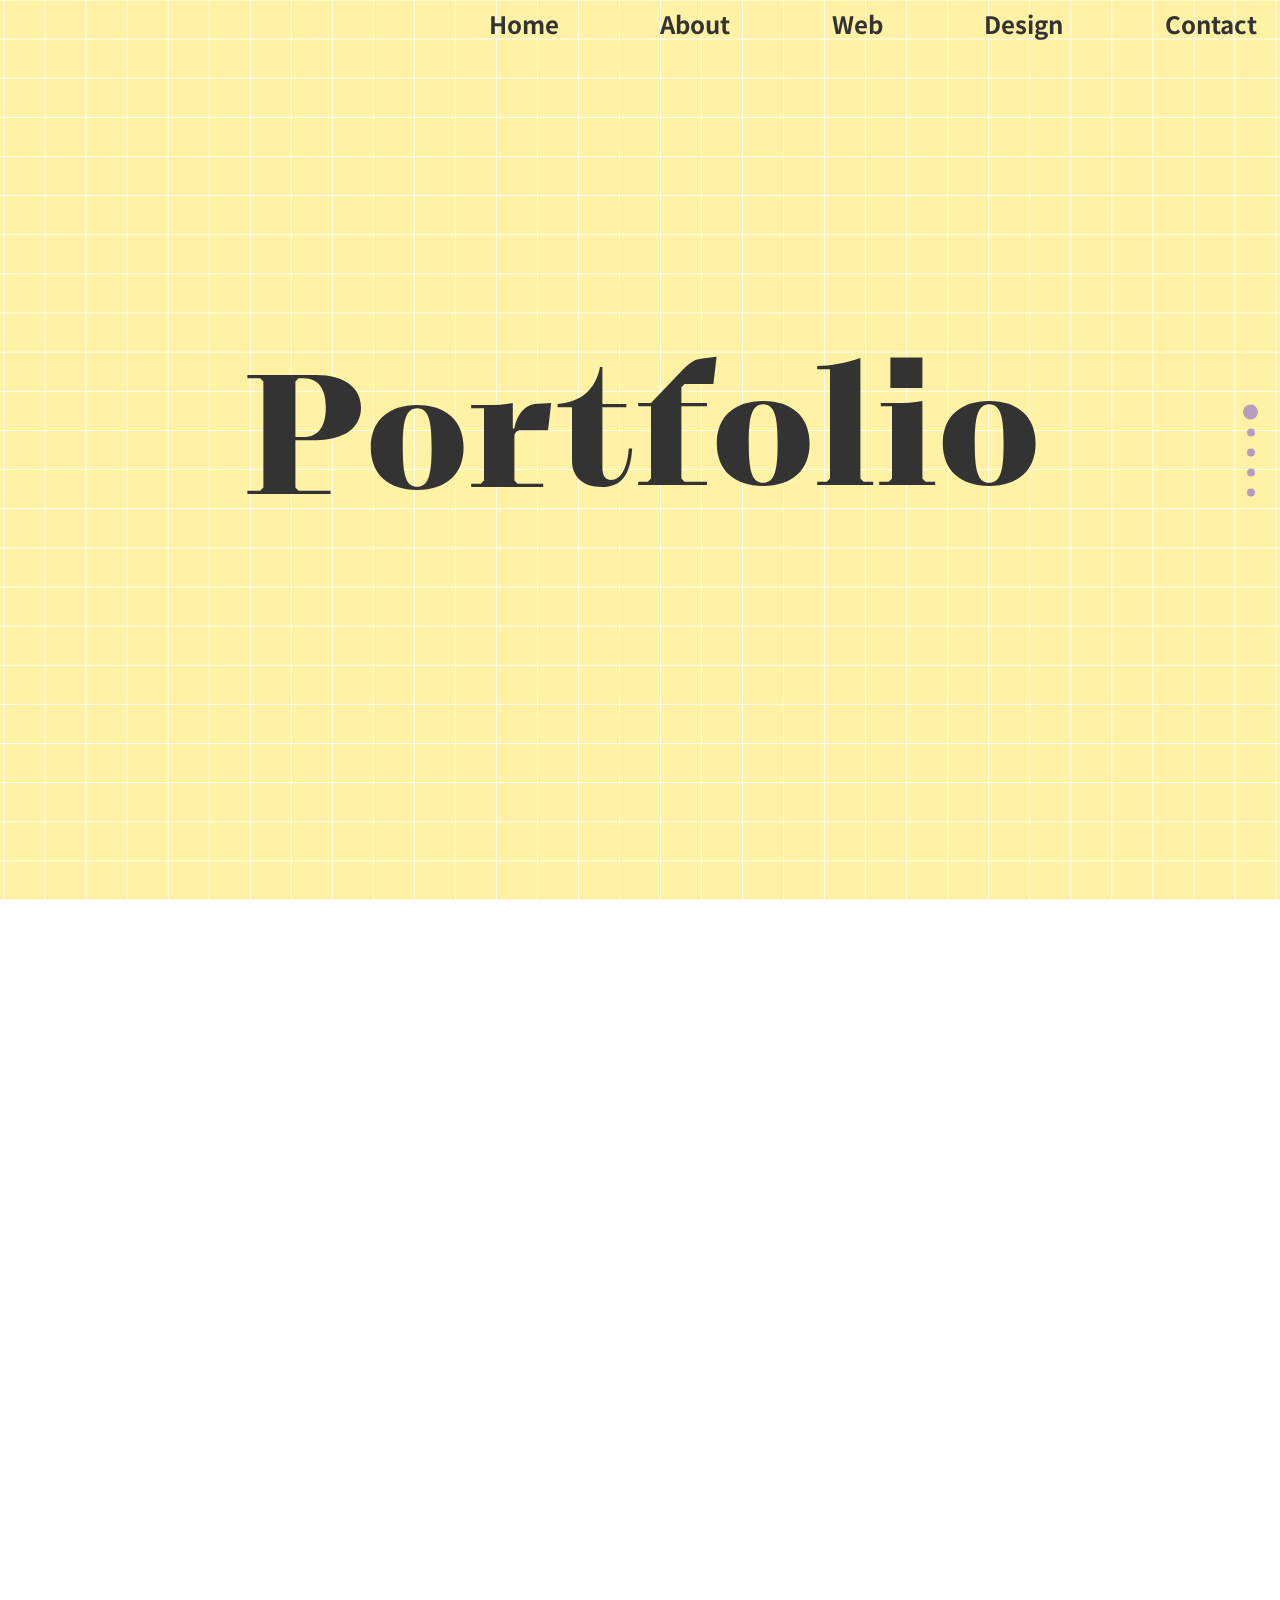
==== commit 0bab610f: "Update index.html" ====
--- a/index.html
+++ b/index.html
@@ -54,7 +54,7 @@
             <div class="profile">
                 <div class="left">
                     <div class="profileimg">
-                        <a href="./Park_Purum.pdf" download>
+                        <a href="./Park Purum.pdf" download>
                             <img src="./image/profile.jpg" alt="프로필">
                         </a>
                     </div>
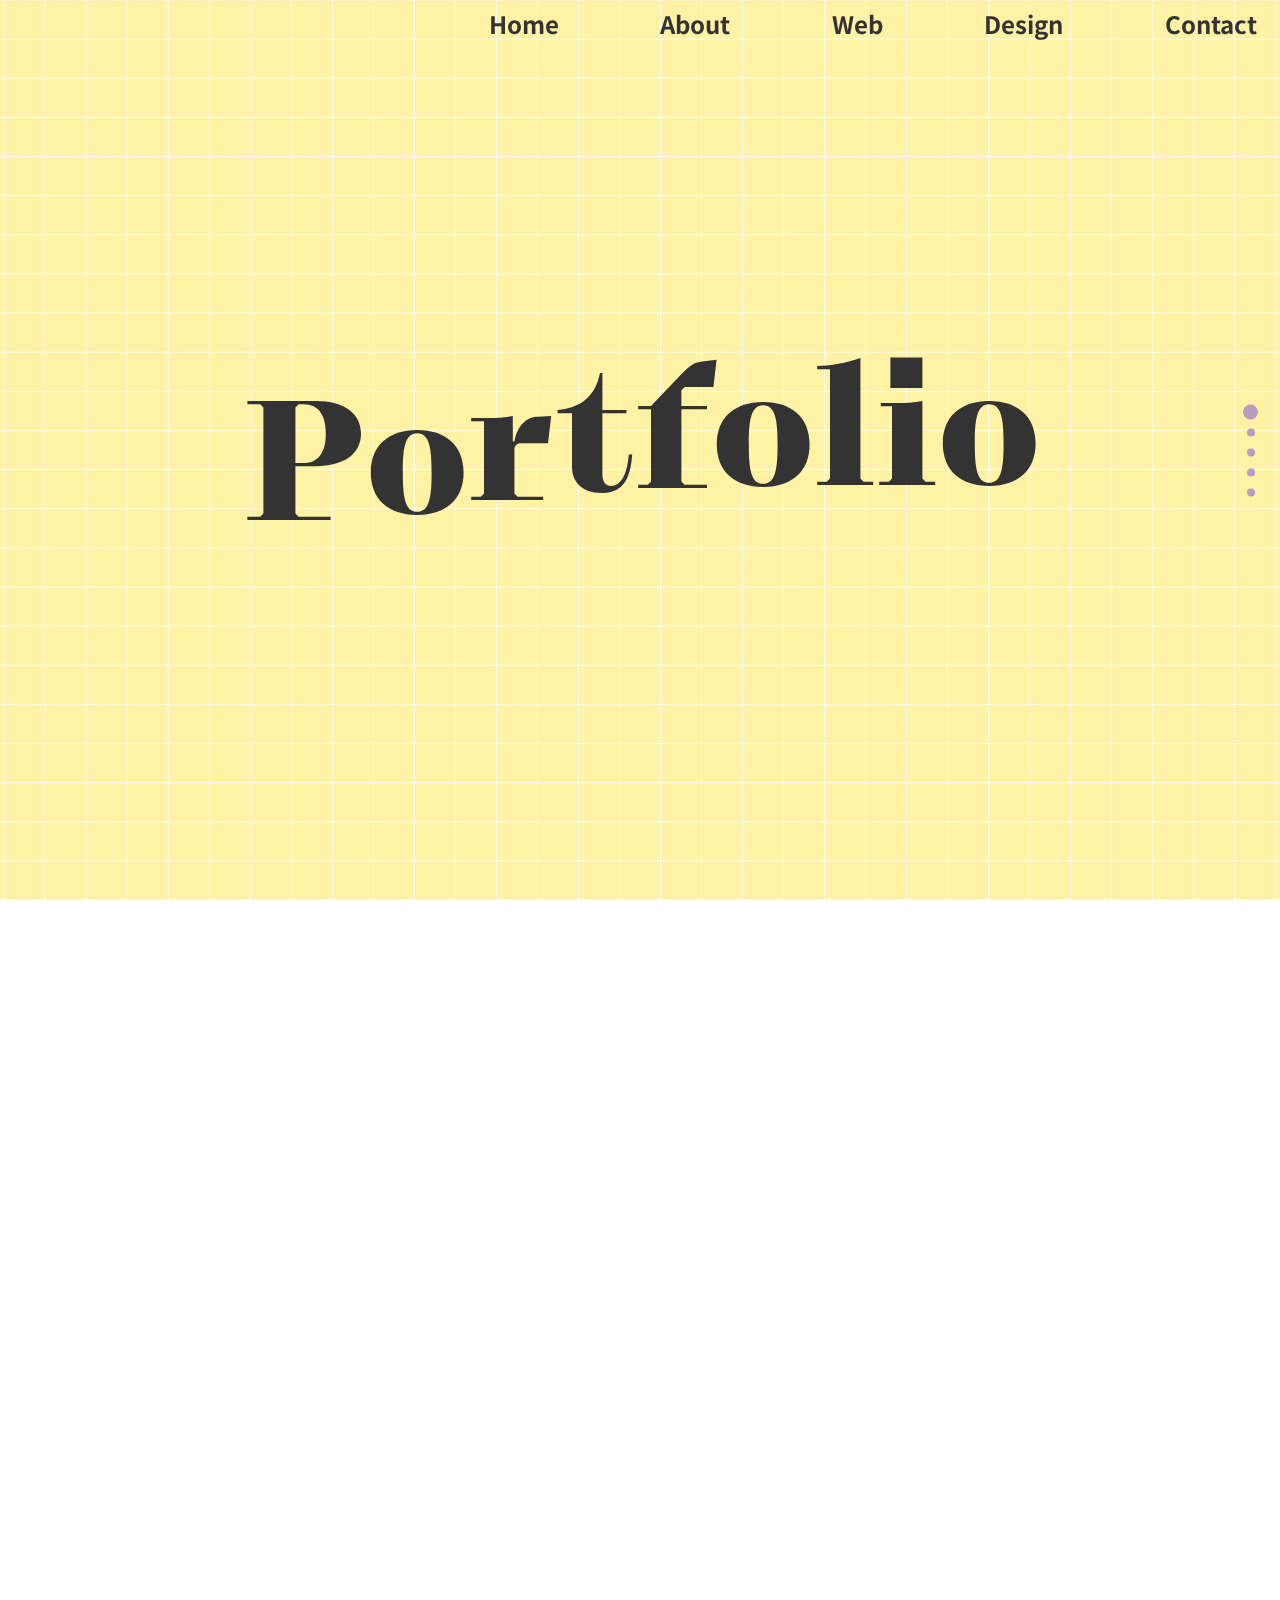
==== commit ae853e62: "Update index.html" ====
--- a/index.html
+++ b/index.html
@@ -54,7 +54,7 @@
             <div class="profile">
                 <div class="left">
                     <div class="profileimg">
-                        <a href="./Park Purum.pdf" download>
+                        <a href="./Park_Purum.pdf" download>
                             <img src="./image/profile.jpg" alt="프로필">
                         </a>
                     </div>
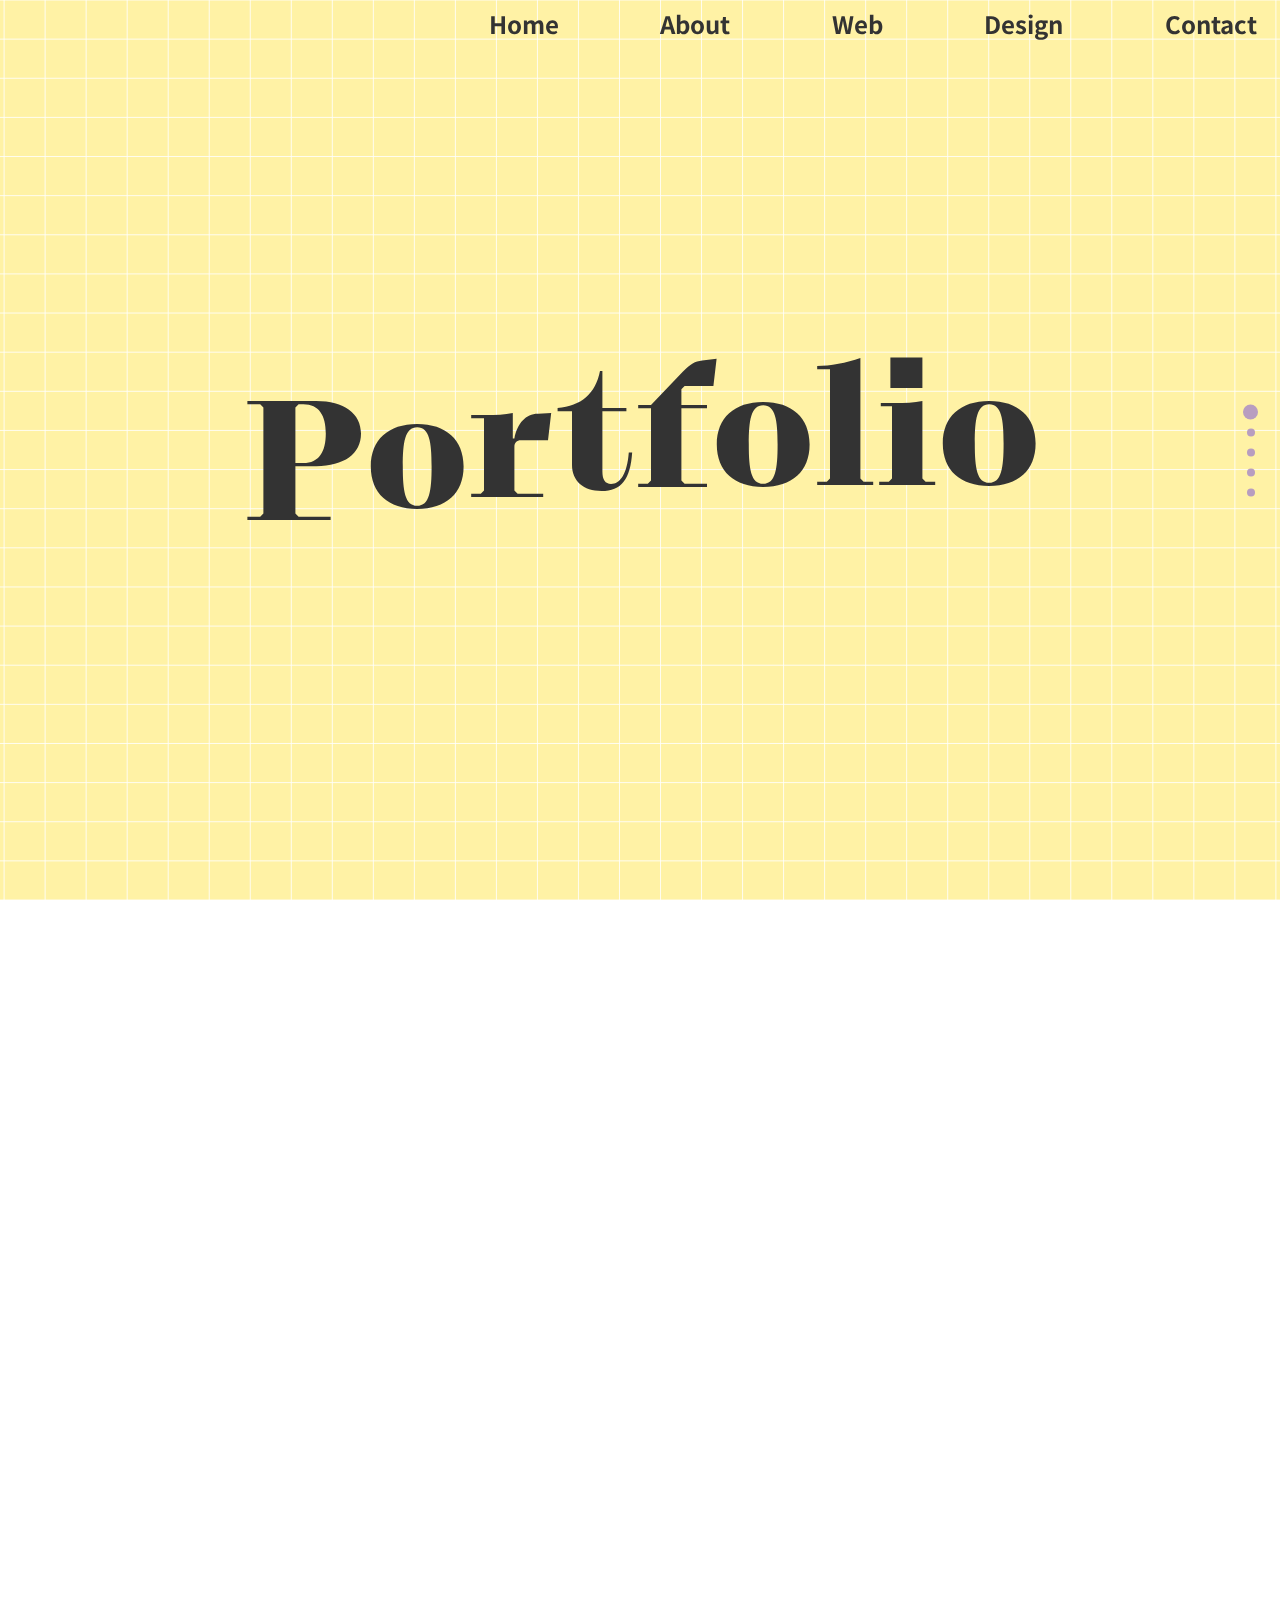
==== commit ec11995e: "Update index.html" ====
--- a/index.html
+++ b/index.html
@@ -66,7 +66,7 @@
                         <p><span>Name</span>박푸름 / Park Purum</p>
                         <p><span>Birth</span>1991.09.11.</p>
                         <p><span>Phone</span>010-0000-0000</p>
-                        <p><span>E-Mail</span>rumrum911@naver.com</p>
+                        <p><span>E-Mail</span>nomail@naver.com</p>
                     </div>
                     <div class="edu">
                         <h2>Education</h2>
@@ -228,7 +228,7 @@
             <div class="f_txt">
                 <p class="title">Contact</p>
                 <p>지금까지 웹디자인 박푸름의 포트폴리오를 봐주셔서 감사합니다.</p>
-                <p><span>010-0000-0000</span> / <span>rumrum911@naver.com</span></p>
+                <p><span>010-0000-0000</span> / <span>nomail@naver.com</span></p>
             </div>
             <p class="bgtxt">WEBPUBLISHER</p>
             <p class="bgtxt">WEBPUBLISHER</p>
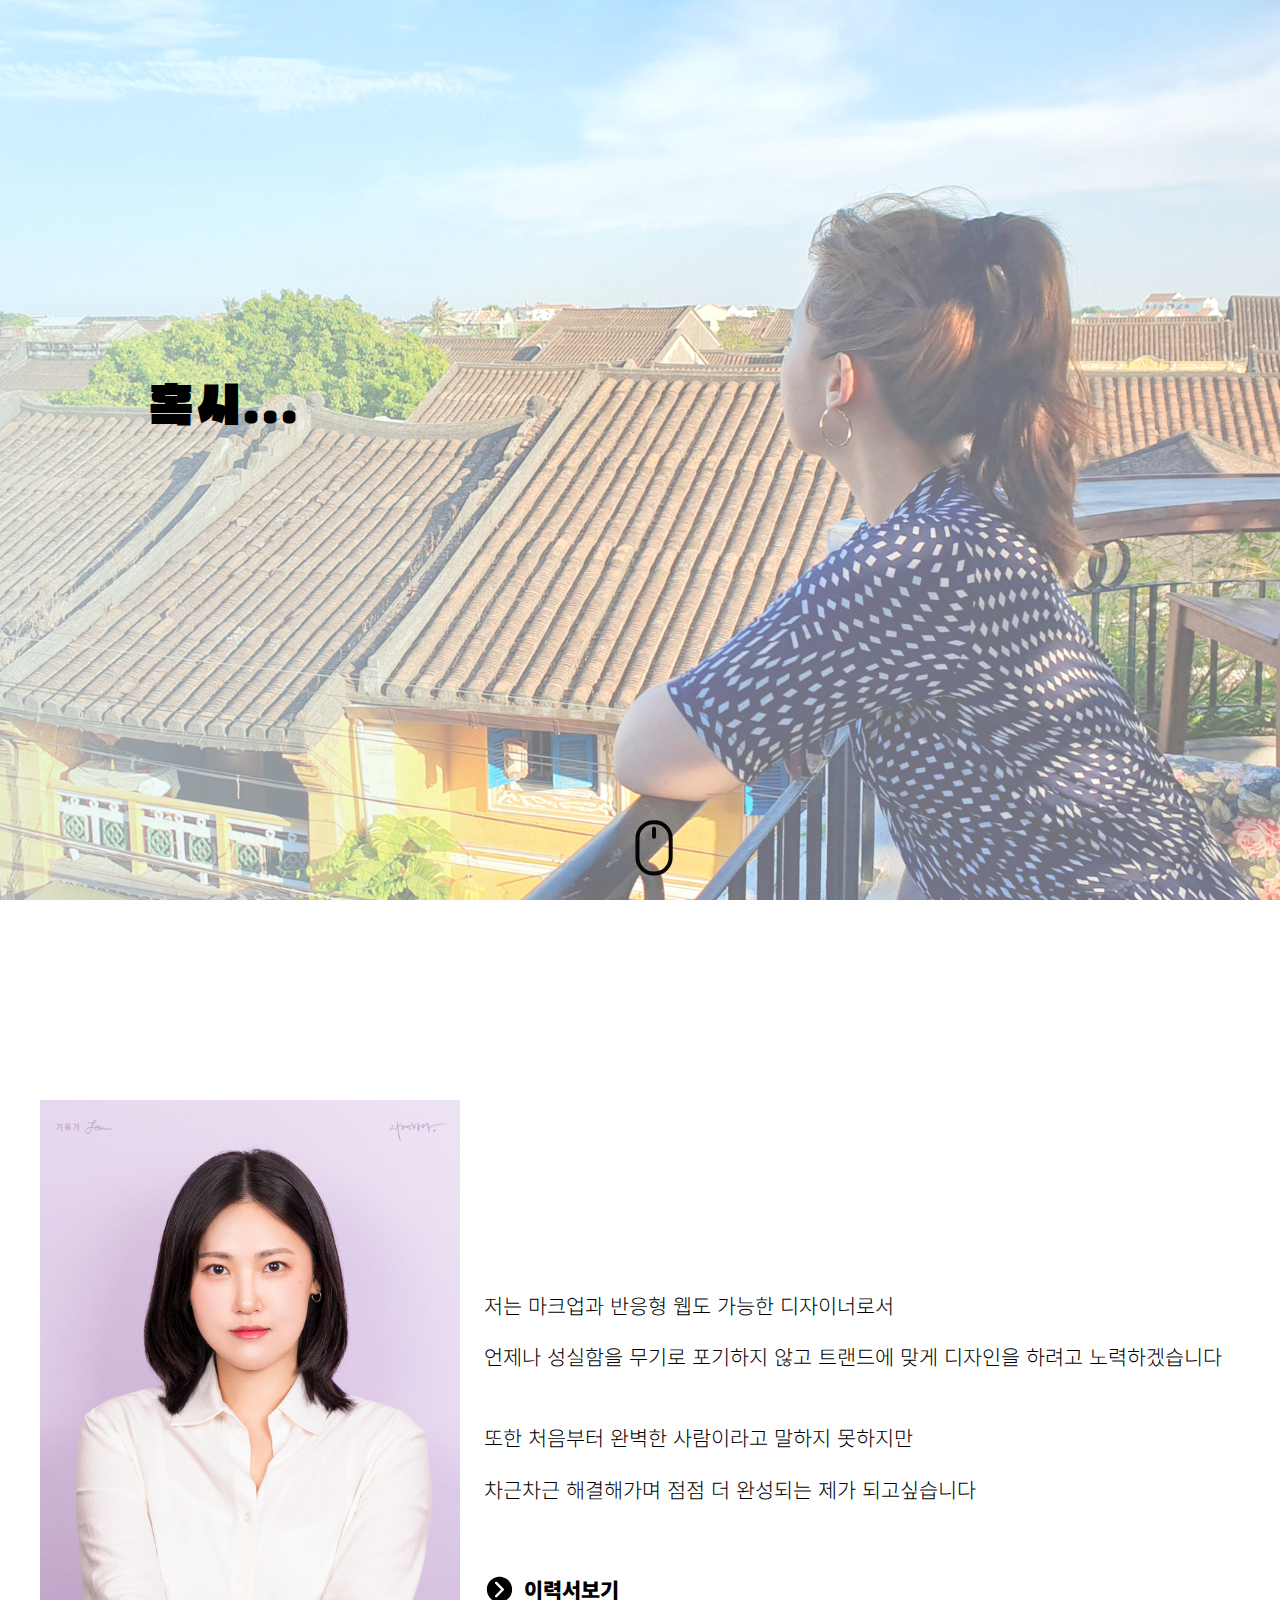
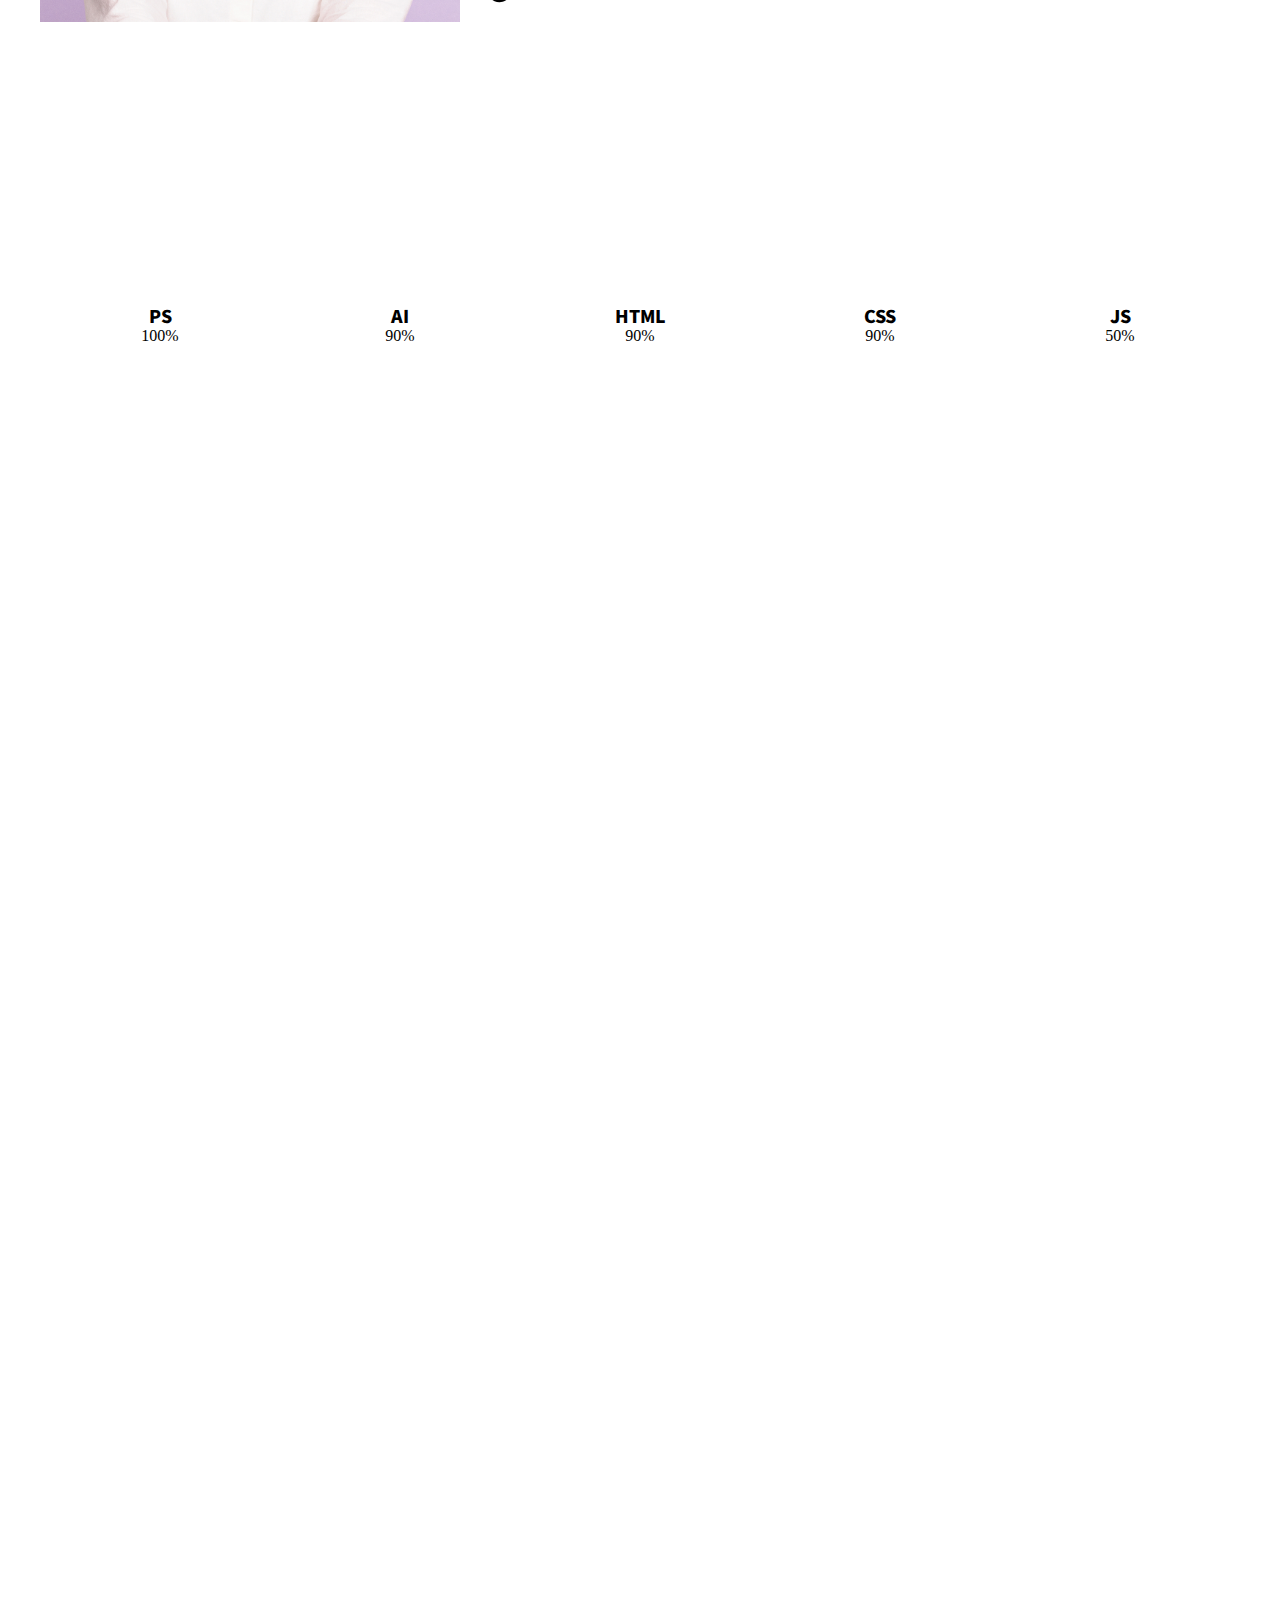
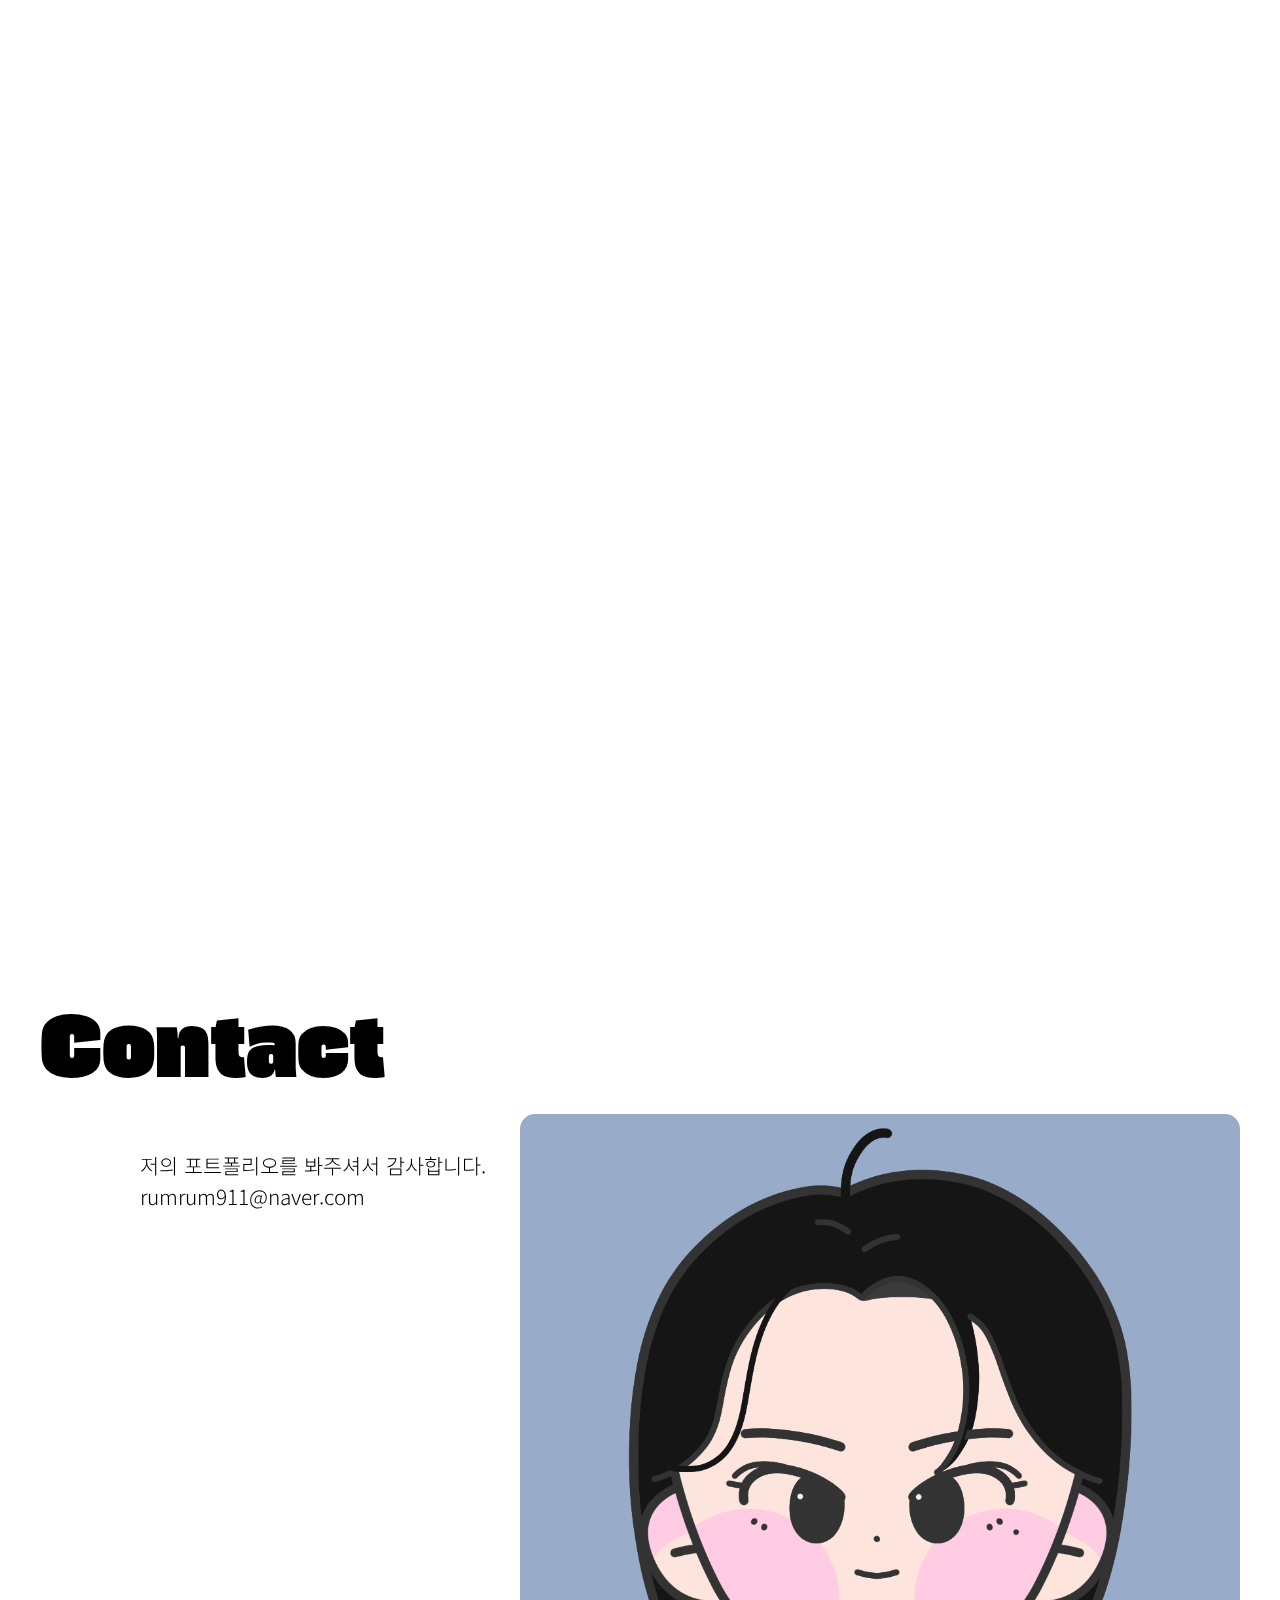
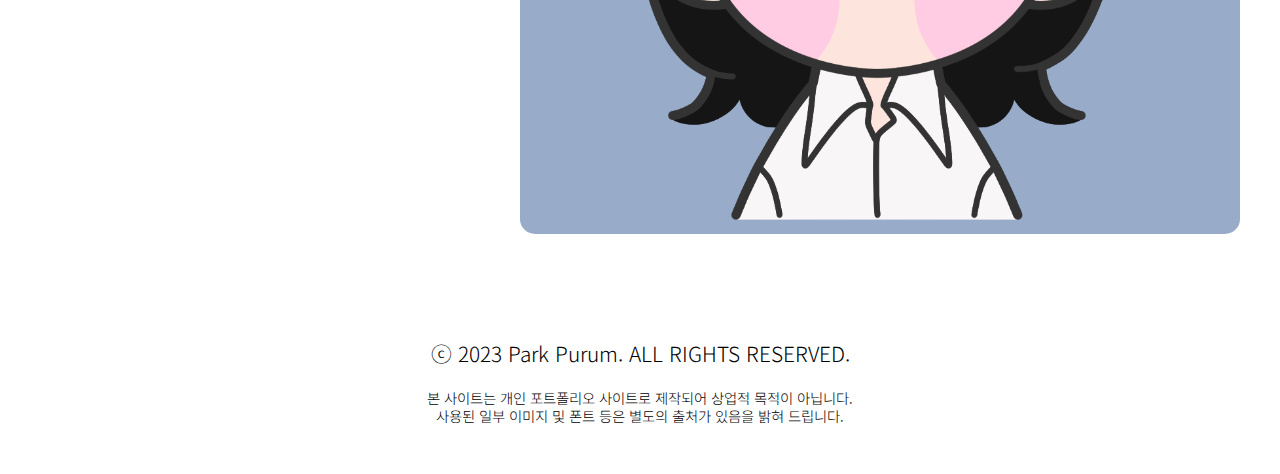
==== commit ced57eab: "ver2 230725" ====
--- a/index.html
+++ b/index.html
@@ -1,242 +1,468 @@
 <!DOCTYPE html>
 <html lang="ko">
 <head>
-    <meta charset="UTF-8">
-    <meta http-equiv="X-UA-Compatible" content="IE=edge">
-    <meta name="viewport" content="width=device-width, initial-scale=1.0">
-    <meta name="description" content="웹퍼블리셔 박푸름의 포트폴리오">
-    <meta property="og:type" content="website">
-    <meta property="og:title" content="웹퍼블리셔 박푸름 포트폴리오">
-    <meta property="og:url" content="https://zoeynjoy.github.io/portfolio/">
-    <meta property="og:description" content="웹퍼블리셔 박푸름의 포트폴리오">
-    <title>웹퍼블리셔 박푸름 포트폴리오</title>
-    <link rel="shortcut icon" type="image/x-icon" href="./image/favicon.ico">
-    <link rel="apple-touch-icon" href="./image/favicon.ico">
-	<script src="https://ajax.googleapis.com/ajax/libs/jquery/3.5.1/jquery.min.js"></script>
-    <script src="./fullpage.js"></script>
-    <script src="./anime.js"></script>
-    <script src="./jquery.magnific-popup.min.js"></script>
-    <script src="./index.js" defer></script>
-    <link rel="stylesheet" href="./fullpage.css">
-    <link rel="stylesheet" href="./magnific-popup.css">
-    <link rel="stylesheet" href="./common.css">
-    <link rel="stylesheet" href="./style.css">
-    <link rel="stylesheet" href="./style-ta.css" media="all and (min-width:768px) and (max-width:1024px)">
-    <link rel="stylesheet" href="./style-p.css" media="all and (max-width:768px)">
+  <meta charset="UTF-8">
+  <meta name="viewport" content="width=device-width, initial-scale=1.0">
+  <meta name="description" content="웹퍼블리셔 박푸름의 포트폴리오">
+  <meta property="og:type" content="website">
+  <meta property="og:title" content="웹퍼블리셔 박푸름 포트폴리오">
+  <meta property="og:url" content="#">
+  <meta property="og:description" content="웹퍼블리셔 박푸름의 포트폴리오">
+  <title>박푸름 포트폴리오 ver.2</title>
+
+  <link rel="shortcut icon" type="image/x-icon" href="./image/favicon.ico">
+  <link rel="apple-touch-icon" href="./image/favicon.ico">
+
+  <script src="https://ajax.googleapis.com/ajax/libs/jquery/3.7.0/jquery.min.js"></script>
+  <script src="https://unpkg.com/typeit@8.7.1/dist/index.umd.js"></script>
+  <script src="./anime.js"></script>
+  <script src="https://unpkg.com/scroll-out/dist/scroll-out.min.js"></script>
+  <script src="./jquery.easypiechart.js"></script>
+    <script src="https://cdn.jsdelivr.net/npm/swiper@8/swiper-bundle.min.js"></script>
+  <script src="./script.js"></script>
+
+  <link rel="stylesheet" href="https://cdn.jsdelivr.net/npm/swiper@8/swiper-bundle.min.css">
+  <link rel="stylesheet" href="./common.css">
+  <link rel="stylesheet" href="./style.css">
+  <link rel="stylesheet" href="./tablet.css" media="all and (min-width:768px) and (max-width:1023px)">
+  <link rel="stylesheet" href="./phone.css" media="all and (max-width:767px)">
 </head>
 <body>
-    <div class="menu">
+  <header id="header">
+    <div class="h_wrap">
+      <div class="logo"><a href="./index.html">ROORU</a></div>
+      <nav>
         <ul>
-            <li><a href="#1page">Home</a></li>
-            <li><a href="#2page">About</a></li>
-            <li><a href="#3page">Web</a></li>
-            <li><a href="#4page">Design</a></li>
-            <li><a href="#5page">Contact</a></li>
+          <li><a href="#home">Home</a></li>
+          <li><a href="#about">About</a></li>
+          <li><a href="#works">Works</a></li>
+          <li><a href="#foot">Contact</a></li>
         </ul>
+      </nav>
     </div>
-    <div id="wrap">
-        <div class="section" id="home">
-            <div class="bg">
-                <div class="txt">
-                    <p>P</p>
-                    <p>o</p>
-                    <p>r</p>
-                    <p>t</p>
-                    <p>f</p>
-                    <p>o</p>
-                    <p>l</p>
-                    <p>i</p>
-                    <p>o</p>
-                </div>
-            </div>
-        </div>
-        <div class="section" id="about">
-            <div class="profile">
-                <div class="left">
-                    <div class="profileimg">
-                        <a href="./Park_Purum.pdf" download>
-                            <img src="./image/profile.jpg" alt="프로필">
-                        </a>
-                    </div>
-                    <p>배움을 통해 성장하는</p><p>웹 퍼블리셔<span>박푸름</span>입니다.</p>
-                </div>
-                <div class="right">
-                    <div class="about">
-                        <h2>About Me</h2>
-                        <p><span>Name</span>박푸름 / Park Purum</p>
-                        <p><span>Birth</span>1991.09.11.</p>
-                        <p><span>Phone</span>010-0000-0000</p>
-                        <p><span>E-Mail</span>nomail@naver.com</p>
-                    </div>
-                    <div class="edu">
-                        <h2>Education</h2>
-                        <ul>
-                            <li>
-                                <span>2022.08.</span>구리 이젠 아카데미 수료<br>모바일 UI/UX 반응형 웹디자인(웹퍼블리셔)_혼합
-                            </li>
-                            <li>
-                                <span>2015.02.</span>신한대학교 중국어학과 졸업
-                            </li>
-                            <li>
-                                <span>2010.02.</span>의정부 송현고등학교 졸업
-                            </li>
-                        </ul>
-                    </div>
-                    <div class="work">
-                        <h2>Work</h2>
-                        <ul>
-                            <li><span>2019-2021</span>KBS 미디어 인터넷 서비스부</li>
-                            <li><span>2018-2019</span>스튜디오 ZIP</li>
-                            <li><span>2015-2017</span>신한대학교 교양학부</li>
-                        </ul>
-                    </div>
-                    <div class="skill">
-                        <h2>Skill</h2>
-                        <ul>
-                            <li>
-                                <p>Photoshop</p>
-                                <p class="per per1"></p>
-                            </li>
-                            <li>
-                                <p>HTML</p>
-                                <p class="per  per2"></p>
-                            </li>
-                            <li>
-                                <p>Illustrator</p>
-                                <p class="per per3"></p>
-                            </li>
-                            <li>
-                                <p>CSS</p>
-                                <p class="per per4"></p>
-                            </li>
-                            <li>
-                                <p>JS</p>
-                                <p class="per per5"></p>
-                            </li>
-                        </ul>
-                    </div>
-                </div>                    
-            </div>
-        </div>
-        <div class="section" id="web">
-            <div class="slide" data-anchor="slide1">
-                <div class="main">
-                    <img src="./image/ilsang.gif" alt="투썸플레이스">
-                    <div class="sub">
-                        <p>일상과 여행 사이<span>(클론코딩)</span></p>
-                        <p>
-                            기존 사이트의 틀을 가지고 오면서 스크롤 효과를 넣어 기존의 밋밋한 사이트에서 동적인 느낌을 추가하였으며,<br>
-                            간단하게 서브페이지 넣어보았습니다.
-                        </p>
-                        <p>제작기간 : 1주 / 개인작업물</p>
-                    </div>
-                    <a href="https://zoeynjoy.github.io/ilsangtrip/" target="_blank">
-                        사이트 바로가기
-                        <img src="./image/arrow.png" alt="바로가기 화살표">
-                    </a>
-                </div>
-            </div>
-            <div class="slide" data-anchor="slide2">
-                <div class="main">
-                    <img src="./image/rejour.png" alt="투썸플레이스">
-                    <div class="sub">
-                        <p>르주르<span>(클론코딩)</span></p>
-                        <p>기존 사이트를 그대로 가지고 오면서 반응형 페이지로 제작해보았습니다.</p>
-                        <p>제작기간 : 5주 / 개인작업물</p>
-                    </div>
-                    <a href="https://zoeynjoy.github.io/rejour/" target="_blank">
-                        사이트 바로가기
-                        <img src="./image/arrow.png" alt="바로가기 화살표">
-                    </a>
-                </div>
-            </div>
-            <div class="slide" data-anchor="slide3">
-                <div class="main">
-                    <img src="./image/twosome.png" alt="투썸플레이스">
-                    <div class="sub">
-                        <p>투썸플레이스<span>(리디자인)</span></p>
-                        <p>기존 사이트를 반응형 페이지로 제작해보았습니다.</p>
-                        <p>제작기간 : 2주 / 개인작업물</p>
-                    </div>
-                    <a href="https://zoeynjoy.github.io/twosome/" target="_blank">
-                        사이트 바로가기
-                        <img src="./image/arrow.png" alt="바로가기 화살표">
-                    </a>
-                </div>
-            </div>
-            <div class="slide" data-anchor="slide4">
-                <div class="main">
-                    <img src="./image/sonatural.png" alt="쏘내추럴">
-                    <div class="sub">
-                        <p>쏘내추럴<span>(리디자인)</span></p>
-                        <p>기존 사이트를 반응형 페이지로 제작해보았습니다.</p>
-                        <p>제작기간 : 6주 / 개인작업물</p>
-                    </div>
-                    <a href="https://zoeynjoy.github.io/sonatural" target="_blank">
-                        사이트 바로가기
-                        <img src="./image/arrow.png" alt="바로가기 화살표">
-                    </a>
-                </div>
-            </div>
-        </div>
-        <div class="section" id="etc">
-            <div class="slide">
-                <div class="slides">
-                    <h1>상세페이지</h1>
-                    <ul>
-                        <li>
-                            <a href="./image/img1-1.jpg" class="popup" title="포토샵, 일러스트">
-                                <div class="img">
-                                    <img src="./image/img1.png" alt="이미지1">
-                                </div>
-                                <P>파스타 상세페이지</P>
-                                <p class="tool">사용툴 : <img src="./image/ps.svg" alt=""><img src="./image/ai.svg" alt=""></p>
-                            </a>
-                        </li>
-                        <li>
-                            <a href="./image/img2-1.jpg" class="popup" title="포토샵">
-                                <div class="img">
-                                    <img src="image/img2.jpg" alt="이미지2">
-                                </div>
-                                <P>향수 이벤트페이지</P>
-                                <p class="tool">사용툴 : <img src="./image/ps.svg" alt=""></p>
-                            </a>
-                        </li>
-                        <li>
-                            <a href="./image/img3-1.jpg" class="popup" title="포토샵, 일러스트">
-                                <div class="img">
-                                    <img src="./image/img3.jpg" alt="이미지3">
-                                </div>
-                                <P>원두 상세페이지</P>
-                                <p class="tool">사용툴 : <img src="./image/ps.svg" alt=""><img src="./image/ai.svg" alt=""></p>
-                            </a>
-                        </li>
-                        <li>
-                            <a href="./image/img4-1.jpg" class="popup" title="포토샵">
-                                <div class="img">
-                                    <img src="./image/img4.jpg" alt="이미지4">
-                                </div>
-                                <P>화장품 상세페이지</P>
-                                <p class="tool">사용툴 : <img src="./image/ps.svg" alt=""></p>
-                            </a>
-                        </li>
-                    </ul>
-                </div>
-            </div>
-        </div>
-        <div class="section" id="foot">
-            <div class="f_txt">
-                <p class="title">Contact</p>
-                <p>지금까지 웹디자인 박푸름의 포트폴리오를 봐주셔서 감사합니다.</p>
-                <p><span>010-0000-0000</span> / <span>nomail@naver.com</span></p>
-            </div>
-            <p class="bgtxt">WEBPUBLISHER</p>
-            <p class="bgtxt">WEBPUBLISHER</p>
-            <div class="copy">
-                <p>ⓒ 2023 Park Purum. ALL RIGHTS RESERVED.</p>
-                <p>본 사이트는 개인 포트폴리오 사이트로 제작되어 상업적 목적이 아닙니다. 사용된 일부 이미지 및 폰트 등은 별도의 출처가 있음을 밝혀 드립니다.</p>
-            </div>
-        </div>
+    <div class="m_inner">
+      <a class="bar" href="#">
+        <span></span>          
+        <span></span>      
+        <span></span>          
+        <span></span>          
+        <span></span>          
+      </a>
+      <div class="depth02">
+        <ul>
+          <li><a href="#home">Home</a></li>
+          <li><a href="#about">About</a></li>
+          <li><a href="#works">Works</a></li>
+          <li><a href="#foot">Contact</a></li>
+        </ul>
+      </div>
+    </div><!--minner-->
+  </header><!--header-->
+  <main>
+    <div class="home" id="home">
+      <div class="hello">
+        <div class="title tit1">
+          <p>혹</p>
+          <p>시</p>
+          <p>.</p>
+          <p>.</p>
+          <p>.</p>
+        </div>
+        <div class="title tit2">
+          <p class="point">웹 디자이너</p>
+          <p>찾으세요?</p>
+        </div>
+      </div><!--인사-->  
+      <div class="mscl">
+        <svg version="1.1" x="0px" y="0px" viewBox="0 0 60 60" style="enable-background:new 0 0 60 60;" xml:space="preserve">
+          <path class="st0" d="M30.5,43.8h-0.9c-6.6,0-12-5.4-12-12V17.3c0-6.6,5.4-12,12-12h0.9c6.6,0,12,5.4,12,12v14.5 C42.5,38.4,37.1,43.8,30.5,43.8z"/>
+          <polyline class="st1" points="-4.6,43.8 -9.9,49.2 -15.2,43.8 "/>
+          <line class="st1" x1="30" y1="16.3" x2="30" y2="10.2"/>
+        </svg>
+      </div><!--마우스이미지-->
+    </div><!--home-->
+    <div class="about" id="about">
+      <section>
+        <div class="left">
+          <a href="#">
+            <img src="./image/profile.jpg" alt="박푸름 프로필 사진">
+          </a>
+        </div><!--left 프로필사진-->
+        <div class="right">
+          <div class="int">
+            <h1 class="typing">안녕하세요!<br>웹 디자이너 박푸름입니다</h1>
+            <p>저는 마크업과 반응형 웹도 가능한 디자이너로서</p>
+            <p>언제나 성실함을 무기로 포기하지 않고 트랜드에 맞게 디자인을 하려고 노력하겠습니다</p>
+            <p>또한 처음부터 완벽한 사람이라고 말하지 못하지만</p>
+            <p>차근차근 해결해가며 점점 더 완성되는 제가 되고싶습니다</p>
+            <p class="click"><a href="./introduce.html">이력서보기</a></p>
+          </div><!--자기소개-->
+        </div>
+      </section>
+    </div><!--about-->
+    <div class="skill" id="skill">
+      <section>
+        <div class="cPs chart" data-percent="100">
+          <canvas></canvas>
+          <p class="txt"><span>Ps</span><br>100%</p>
+        </div><!--포토샵-->
+        <div class="cAi chart" data-percent="90">
+          <canvas></canvas>
+          <p class="txt"><span>Ai</span><br>90%</p>
+        </div><!--일러-->
+        <div class="cHtml chart" data-percent="90">
+          <canvas></canvas>
+          <p class="txt"><span>html</span><br>90%</p>
+        </div><!--html-->
+        <div class="cCss chart" data-percent="90">
+          <canvas></canvas>
+          <p class="txt"><span>css</span><br>90%</p>
+        </div><!--css-->
+        <div class="cJs chart" data-percent="50">
+          <canvas></canvas>
+          <p class="txt"><span>js</span><br>50%</p>
+        </div><!--js-->
+      </section>
+    </div><!--skill-->
+    <div class="works" id="works"  data-scroll>
+      <div class="cate">
+        <a href="javascript:void(0);" class="active">All</a>
+        <a href="javascript:void(0);">Web</a>
+        <a href="javascript:void(0);">Design</a>
+        <a href="javascript:void(0);">Ps</a>
+      </div><!--works cate-->
+      <section class="all menu_list">
+        <div class="worksMenu">
+          <div class="worksList design">
+            <a href="#"><img src="./image/img2.jpg" alt="이미지"></a>
+            <div class="fullwrap">
+              <div class="full">
+                <div class="cont">
+                  <img src="./image/img2-1.jpg" alt="이미지">
+                </div>
+              </div>
+            </div>
+          </div>
+          <div class="worksList design">
+            <a href="#"><img src="./image/img4.jpg" alt="이미지"></a>
+            <div class="fullwrap">
+              <div class="full">
+                <div class="cont">
+                  <img src="./image/img4-1.jpg" alt="이미지">
+                </div>
+              </div>
+            </div>
+          </div>
+          <div class="worksList design">
+            <a href="#"><img src="./image/img10.jpg" alt="이미지"></a>
+            <div class="fullwrap">
+              <div class="full">
+                <div class="cont">
+                  <img src="./image/img10-1.jpg" alt="이미지">
+                </div>
+              </div>
+            </div>
+          </div>
+          <div class="worksList web">
+            <a href="https://zoeynjoy.github.io/ilsangtrip/" target="_blank"><img src="./image/web01.jpg" alt="이미지">
+              <div class="txt">
+                <ul>
+                  <li>일상과 여행사이</li>
+                  <li>반응형페이지</li>
+                  <li>메인, 서브(brand)페이지</li>
+                  <li>Swiper, observer</li>
+                  <li>1주/개인작업물</li>
+                </ul>
+              </div>
+            </a>
+          </div>
+          <div class="worksList web">
+            <a href="https://zoeynjoy.github.io/rejour/" target="_blank"><img src="./image/web02.jpg" alt="이미지">
+              <div class="txt">
+                <ul>
+                  <li>르주르</li>
+                  <li>반응형페이지</li>
+                  <li>메인페이지</li>
+                  <li>Swiper</li>
+                  <li>5주/개인작업물</li>
+                </ul>
+              </div>
+            </a>
+          </div>
+          <div class="worksList design">
+            <a href="#"><img src="./image/img3.jpg" alt="이미지"></a>
+            <div class="fullwrap">
+              <div class="full">
+                <div class="cont">
+                  <img src="./image/img3-1.jpg" alt="이미지">
+                </div>
+              </div>
+            </div>
+          </div>
+          <div class="worksList web">
+            <a href="https://zoeynjoy.github.io/twosome/" target="_blank"><img src="./image/web03.jpg" alt="이미지">
+              <div class="txt">
+                <ul>
+                  <li>투썸플레이스</li>
+                  <li>반응형페이지</li>
+                  <li>서브페이지</li>
+                  <li>Swiper</li>
+                  <li>2주/개인작업물</li>
+                </ul>
+              </div>
+            </a>
+          </div>
+          <div class="worksList design">
+            <a href="#"><img src="./image/img1.jpg" alt="이미지"></a>
+            <div class="fullwrap">
+              <div class="full">
+                <div class="cont">
+                  <img src="./image/img1-1.jpg" alt="이미지">
+                </div>
+              </div>
+            </div>
+          </div>
+          <div class="worksList design">
+            <a href="#"><img src="./image/img5.jpg" alt="이미지"></a>
+            <div class="fullwrap">
+              <div class="full">
+                <div class="cont">
+                  <img src="./image/img5-1.png" alt="이미지">
+                </div>
+              </div>
+            </div>
+          </div>
+          <div class="worksList design">
+            <a href="#"><img src="./image/img7.jpg" alt="이미지"></a>
+            <div class="fullwrap">
+              <div class="full">
+                <div class="cont">
+                  <img src="./image/img7-1.png" alt="이미지">
+                </div>
+              </div>
+            </div>
+          </div>
+          <div class="worksList design">
+            <a href="#"><img src="./image/img8.jpg" alt="이미지"></a>
+            <div class="fullwrap">
+              <div class="full">
+                <div class="cont">
+                  <img src="./image/img8-1.png" alt="이미지">
+                </div>
+              </div>
+            </div>
+          </div>
+          <div class="worksList design">
+            <a href="#"><img src="./image/img9.jpg" alt="이미지"></a>
+            <div class="fullwrap">
+              <div class="full">
+                <div class="cont">
+                  <img src="./image/img9-1.png" alt="이미지">
+                </div>
+              </div>
+            </div>
+          </div>
+          <div class="worksList web">
+            <a href="https://zoeynjoy.github.io/sonatural/" target="_blank"><img src="./image/web04.jpg" alt="이미지">
+              <div class="txt">
+                <ul>
+                  <li>쏘내추럴</li>
+                  <li>반응형페이지</li>
+                  <li>메인페이지</li>
+                  <li>Swiper</li>
+                  <li>6주/개인작업물</li>
+                </ul>
+              </div>
+            </a>
+          </div>
+        </div>
+        <a href="#" id="btn">more</a>
+      </section><!--works all-->
+      <section class="web menu_list">
+        <div class="worksMenu">
+          <div class="worksList web">
+            <a href="https://zoeynjoy.github.io/ilsangtrip/" target="_blank"><img src="./image/web01.jpg" alt="이미지">
+              <div class="txt">
+                <ul>
+                  <li>일상과 여행사이</li>
+                  <li>반응형페이지</li>
+                  <li>메인, 서브(brand)페이지</li>
+                  <li>Swiper, observer</li>
+                  <li>1주/개인작업물</li>
+                </ul>
+              </div>
+            </a>
+          </div>
+          <div class="worksList web">
+            <a href="https://zoeynjoy.github.io/rejour/" target="_blank"><img src="./image/web02.jpg" alt="이미지">
+              <div class="txt">
+                <ul>
+                  <li>르주르</li>
+                  <li>반응형페이지</li>
+                  <li>메인페이지</li>
+                  <li>Swiper</li>
+                  <li>5주/개인작업물</li>
+                </ul>
+              </div>
+            </a>
+          </div>
+          <div class="worksList web">
+            <a href="https://zoeynjoy.github.io/twosome/" target="_blank"><img src="./image/web03.jpg" alt="이미지">
+              <div class="txt">
+                <ul>
+                  <li>투썸플레이스</li>
+                  <li>반응형페이지</li>
+                  <li>서브페이지</li>
+                  <li>Swiper</li>
+                  <li>2주/개인작업물</li>
+                </ul>
+              </div>
+            </a>
+          </div>
+          <div class="worksList web">
+            <a href="https://zoeynjoy.github.io/sonatural/" target="_blank"><img src="./image/web04.jpg" alt="이미지">
+              <div class="txt">
+                <ul>
+                  <li>쏘내추럴</li>
+                  <li>반응형페이지</li>
+                  <li>메인페이지</li>
+                  <li>Swiper</li>
+                  <li>6주/개인작업물</li>
+                </ul>
+              </div>
+            </a>
+          </div>
+        </div>
+      </section><!--works web-->
+      <section class="design1 menu_list">
+        <div class="worksMenu">
+          <div class="worksList design">
+            <a href="#"><img src="./image/img2.jpg" alt="이미지"></a>
+            <div class="fullwrap">
+            <div class="full">
+              <div class="cont">
+                <img src="./image/img2-1.jpg" alt="이미지">
+              </div>
+            </div>
+          </div>
+          <div class="worksList design">
+            <a href="#"><img src="./image/img1.jpg" alt="이미지"></a>
+            <div class="fullwrap">
+            <div class="full">
+              <div class="cont">
+                <img src="./image/img1-1.jpg" alt="이미지">
+              </div>
+            </div>
+          </div>
+          <div class="worksList design">
+            <a href="#"><img src="./image/img10.jpg" alt="이미지"></a>
+            <div class="fullwrap">
+            <div class="full">
+              <div class="cont">
+                <img src="./image/img10-1.jpg" alt="이미지">
+              </div>
+            </div>
+          </div>
+          <div class="worksList design">
+            <a href="#"><img src="./image/img3.jpg" alt="이미지"></a>
+            <div class="fullwrap">
+            <div class="full">
+              <div class="cont">
+                <img src="./image/img3-1.jpg" alt="이미지">
+              </div>
+            </div>
+          </div>
+          <div class="worksList design">
+            <a href="#"><img src="./image/img4.jpg" alt="이미지"></a>
+            <div class="fullwrap">
+            <div class="full">
+              <div class="cont">
+                <img src="./image/img4-1.jpg" alt="이미지">
+              </div>
+            </div>
+          </div>
+        </div>
+      </section><!--works 상세-->
+      <section class="design1 menu_list">
+        <div class="worksMenu">
+          <div class="worksList design">
+            <a href="#"><img src="./image/img5.jpg" alt="이미지"></a>
+            <div class="fullwrap">
+              <div class="full">
+                <div class="cont">
+                  <img src="./image/img5-1.png" alt="이미지">
+                </div>
+              </div>
+            </div>
+          </div>
+          <div class="worksList design">
+            <a href="#"><img src="./image/img7.jpg" alt="이미지"></a>
+            <div class="fullwrap">
+              <div class="full">
+                <div class="cont">
+                  <img src="./image/img7-1.png" alt="이미지">
+                </div>
+              </div>
+            </div>
+          </div>
+          <div class="worksList design">
+            <a href="#"><img src="./image/img8.jpg" alt="이미지"></a>
+            <div class="fullwrap">
+              <div class="full">
+                <div class="cont">
+                  <img src="./image/img8-1.png" alt="이미지">
+                </div>
+              </div>
+            </div>
+          </div>
+          <div class="worksList design">
+            <a href="#"><img src="./image/img9.jpg" alt="이미지"></a>
+            <div class="fullwrap">
+              <div class="full">
+                <div class="cont">
+                  <img src="./image/img9-1.png" alt="이미지">
+                </div>
+              </div>
+            </div>
+          </div>
+        </div>
+      </section><!--works 포샵-->
+    </div><!--works-->
+  </main>
+  <footer id="foot">
+    <div class="contact">
+      <div class="fCon">
+        <h2>Contact</h2>
+        <p>저의 포트폴리오를 봐주셔서 감사합니다.</p>
+        <p>rumrum911@naver.com</p>
+      </div>
+      <div class="fSlideWrap">
+        <div class="swiper fSlide">
+          <div class="swiper-wrapper">
+            <div class="swiper-slide">
+              <p>그림그리기</p>
+              <img src="./image/f01.png" alt="이미지">
+            </div>
+            <div class="swiper-slide">
+              <p>카페투어</p>
+              <img src="./image/f02.JPG" alt="이미지">
+            </div>
+            <div class="swiper-slide">
+              <p>맛집투어</p>
+              <img src="./image/f03.jpeg" alt="이미지">
+            </div>
+            <div class="swiper-slide">
+              <p>중국어공부</p>
+              <img src="./image/f04.jpeg" alt="이미지">
+            </div>
+          </div><!--swiper-wrapper-->
+        </div><!--스와이퍼끝-->
+      </div>
     </div>
+    <div class="fBottom">
+      <p>ⓒ 2023 Park Purum. ALL RIGHTS RESERVED.</p>
+      <p>본 사이트는 개인 포트폴리오 사이트로 제작되어 상업적 목적이 아닙니다.<br>사용된 일부 이미지 및 폰트 등은 별도의 출처가 있음을 밝혀 드립니다.</p>
+    </div>
+  </footer>
 </body>
-</html>
+</html>--- a/common.css
+++ b/common.css
@@ -1,84 +1,62 @@
-@import url('https://fonts.googleapis.com/css2?family=Noto+Sans+KR:wght@400;700;900&family=Roboto:wght@300;400;700;900&display=swap');
-@font-face {
-    font-family: 'PPGrafier-BlackDisplay';
-    src: url(./PPGrafier-BlackDisplay.woff) format('woff');
+@import url('https://fonts.googleapis.com/css2?family=Gasoek+One&family=Noto+Sans+KR:wght@100;300;400;500;700;900&display=swap');
+
+html, body, div, span, applet, object, iframe, h1, h2, h3, h4, h5, h6, p, blockquote, pre, a, abbr, acronym, address, big, cite, code, del, dfn, em, img, ins, kbd, q, s, samp, small, strike, strong, sub, sup, tt, var, b, u, i, center, dl, dt, dd, ol, ul, li, fieldset, form, label, legend, table, caption, tbody, tfoot, thead, tr, th, td, article, aside, canvas, details, embed, figure, figcaption, footer, header, hgroup, menu, nav, output, ruby, section, summary, time, mark, audio, video {
+	margin: 0;
+	padding: 0;
+	border: 0;
+	font: inherit;
+	vertical-align: baseline;
+}
+html, body{
+  font-size: 1rem;
+  height: 100%;
 }
 
-
-  /* 풀페이지 해제 */
-  #fullpage .section:not(.main_visual) { height: auto !important; }
-  #fullpage .section .fp-tableCell { height: auto !important; }
-
-
-
-*{margin: 0; padding: 0;}
-ul{list-style: none;}
-a{text-decoration: none;}
-body{color: #333;}
-body::-webkit-scrollbar{
-    display:none;
+ul{
+  list-style: none;
+}
+a{
+  text-decoration: none;
+  color: inherit;
+}
+:root{
+  --whiteColor:#fff;
+  --fontColor:#000;
+  --bgColor:#f1ecf5;
+  --pointColor:#b09acb;
+  --basicFont:'Noto Sans KR', sans-serif;
+  --boldFont:'Gasoek One', sans-serif;
+  --ti-cursor-font-family:'Noto Sans KR', sans-serif;
+  --ti-cursor-font-size:1.5rem;
+  --ti-cursor-transform:rotate(90deg) translate(12px, -20px);
+}
+[data-scroll] {
+  opacity: 0;
+  will-change: transform, opacity;
+  transform: translateY(30%) ;
+  transition: all 1s;
+}
+[data-scroll="in"] {
+  opacity: 1;
+  transform: translateY(0);
+}
+[data-scroll="out"] {
+  opacity: 0;
 }
 
-.intro{
-    width: 100%;
-    height: 100%;
-    position: fixed;
-    background: url(./image/bg2-2.svg) center/cover #fff;
-    z-index: 99;
+@keyframes fade1{
+  0%{
+    opacity: 0;
+  }
+  100%{
+    opacity: 1;
+  }
 }
-.intro .logo{
-    width: 25%;
-    position: absolute;
-    top: 50%;
-    left: 50%;
-    transform: translate(-50%, -50%);
-   
-}
-.logo svg{
-    width: 100%;
-     animation: turn 10s linear infinite;
-}
-@keyframes turn{
-    from{
-        transform: rotate(0);
-    }
-    to{
-        transform: rotate(360deg);
-    }
-}
-.intro .txt{
-    width: 70%;
-    margin: auto;
-    position: absolute;
-    bottom: 10%;
-    left: 50%;
-    transform: translateX(-50%);
-}
-.intro .txt p{
-    width: 100%;
-    font: 400 1.5em/1em 'Noto Sans KR','Roboto', sans-serif;
-}
-.intro .txt input{
-    position: absolute;
-    bottom: -20px;
-    right: 0;
-    background-color: transparent;
-    border: none;
-    cursor: pointer;
-    font: 400 1.1em/1em 'Noto Sans KR','Roboto', sans-serif;
-}
-
-
-
-
-/* 풀스크린 */
-#wrap .section:nth-of-type(1),
-#wrap .section:nth-of-type(5){
-    background: url(./image/bg1-2.svg) center/cover;
-}
-#wrap .section:nth-of-type(2),
-#wrap .section:nth-of-type(3),
-#wrap .section:nth-of-type(4){
-    background: url(./image/bg2-2.svg) center/cover;
-}
-
+@keyframes fade2{
+  0%{
+    opacity: 1;
+  }
+  100%{
+    opacity: 0;
+  }
+}--- a/style.css
+++ b/style.css
@@ -1,433 +1,711 @@
-body{font-size: 1vw;}
-
-/* 메뉴바 */
-.menu{
-    width: 60%;
-    position: fixed;
-    top: 0;
-    right: 0;
-    z-index: 10;
-}
-.menu ul{
-    position: absolute;
-    right: 3%;
-    width: 100%;
-    display: flex;
-    justify-content: space-between;
-}
-.menu li{
-    text-align: center;
-}
-.menu li a{
-    display: block;
-    cursor: pointer;
-    width: 100%;
-    font: bold 1.5rem/3rem 'Noto Sans KR','Roboto', sans-serif;    
-    color: #333;
-}
-.menu li:hover a{
-    color:#fff;
-    text-shadow: 0 0 5px rgba(0, 0, 0, 0.2);
-    transition: all .2s ease-in-out;
-}
-
-/* #home 1page */
-#home .bg{
-    width: 100%;
-}
-.bg .txt{
-    display: flex;
-    position: absolute;
-    top: 50%;
-    left: 50%;
-    transform: translate(-50%, -50%);
-    z-index: 2;
-}
-.txt p{
-    text-align: center;
-    font: bold 10rem/2rem 'PPGrafier-BlackDisplay';
-    /* font-style: italic; */
-}
-
-
-/* #about 2page */
-#about .profile{
-    width: 90%;
-    margin: auto;
-    display: flex;
-    margin-top: 8%;
-    position: relative;
-    /* top: 0; */
-}
-.profile .left{
-    width: 40%;
-    position: relative;
-}
-
-.left .profileimg{
-    width: 70%;
-    margin-left: 15%;
-    /* border: 1px solid red; */
-}
-.profileimg a img{
-    width: 100%;
-    height: 100%;
-    object-fit: contain;
-}
-
-.profileimg a{
-    display: block;
-    width: 100%;
-    height: 100%;
-    position: relative;
-    overflow: hidden;
-    border-radius: 50%;
-}
-.profileimg a:hover img{
-    transform:translateY(30px) scale(1.15);
-    transition: all .3s;
-}
-.profileimg a:hover::before{
-    content: '';
-    display: block;
-    position: absolute;
-    top: 0;
-    width: 100%;
-    height: 100%;
-    border-radius: 50%;
-    background-color: #00000036;
-    animation: fade .3s ease-in-out;
-    z-index: 10;
-}
-.profileimg a:hover::after{
-    content: '이력서 다운받기';
-    display: block;
-    position: absolute;
-    top: 70%;
-    left: 50%;
-    transform: translateX(-50%);
-    border: 2px solid #fff;
-    padding: 15px;
-    border-radius: 10px;
-    color: #fff;
-    cursor: pointer;
-    z-index: 15;
-}
+/* 헤더 */
+#header{
+  width: 100%;
+  height: 100px;
+  position: fixed;
+  top: 0;
+  left: 0;
+  transition: all .3s;
+  transform: translateY(-100%);
+  z-index: 100;
+  background-color: rgba(255, 255, 255, 0.7);
+  border-bottom: 1px solid #bbb;
+  box-sizing: border-box;
+}
+#header.fixed {
+  transform: translateY(0%);
+}
+header .h_wrap{
+  max-width: 1200px;
+  height: 100%;
+  margin: auto;
+  display: flex;
+  justify-content: space-between;
+  align-items: center;
+  padding-top:50px;
+  box-sizing: border-box;
+  position: relative;
+}
+#header .m_inner{
+  display: none;
+}
+
+/* 헤더 로고 */
+header .logo{
+  width: 14.5%;
+  height: 30px;
+  z-index: 200;
+  overflow: hidden;
+}
+header .logo a{
+  width: 100%;
+  line-height: 50px;
+  display: block;
+  font:500 1.5rem var(--boldFont);
+  color: var(--fontColor);
+}
+
+/* 헤더 메뉴바 */
+header nav{
+  width: 80%;
+}
+nav ul{
+  width: 100%;
+  text-align: center;
+  display: flex;
+  justify-content: right;
+}
+nav li{
+  width: 100px;
+  height: 50px;
+  line-height: 50px;
+}
+nav li a{
+  display: block;
+  width: 100%;
+  color: #888;
+}
+nav li a:hover{
+  transition: all .5s;
+  font-weight: 900;
+  letter-spacing: 2px;
+  color: var(--basicFont);
+}
+
+
+
+/* 메인 */
+main{
+  width: 100%;
+}
+
+
+/* home */
+main .home{
+  width: 100%;
+  height: 100vh;
+  background: url(./image/bg.jpg) no-repeat right/cover;
+  position: relative;
+  z-index: 1;
+}
+/* main .home::after{
+  content: '';
+  display: block;
+  width: 100%;
+  height: 100%;
+  background: linear-gradient( to bottom, var(--whiteColor)fff00, var(--whiteColor)fff00, var(--whiteColor)fff00,  var(--whiteColor) );
+  position: absolute;
+  border: 1px solid red;
+  box-sizing: border-box;
+} */
+.home .hello{
+  width: 60%;
+  position:absolute;
+  top: 50%;
+  left: 150px;
+  z-index: 2;
+  transform: translateY(-50%);
+  font: 100 3rem/2em var(--boldFont);
+}
+.hello .title{
+  display: flex;  
+  flex-wrap: wrap;
+}
+.tit1 p{
+  margin-right: 5px;
+}
+.tit2{
+  display: flex;
+  flex-wrap: wrap;
+}
+.tit2 .point{
+  font: 100 5rem/1em var(--boldFont);
+  margin-right: 15px;
+}
+.home .mscl{
+  width: 80px;
+  position: absolute;
+  bottom: 0;
+  left: 48%;
+}
+.mscl .st0{fill:none;stroke:#000000;stroke-miterlimit:10; stroke-width: 3px;}
+.mscl .st1{fill:none;stroke:#000000;stroke-linecap:round;stroke-miterlimit:10; stroke-width: 3px;}
+
+
+/* about */
+main .about{
+  width: 100%;
+  box-sizing: border-box;
+  overflow: hidden;
+  margin-top: 200px;
+}
+.about section{
+  max-width: 1200px;
+  margin: auto;
+  display: flex;
+  justify-content: space-between;
+  flex-wrap: wrap;
+  position: relative;
+  z-index: 0;
+}
+.about section .left{
+  width: 35%;
+  position: relative;
+}
+.left img{
+  width: 100%;
+  object-fit: cover;
+}
+.about section .right{
+  width: 63%;
+  position: relative;
+}
+.right .typing{
+  font: 500 3rem var(--boldFont);
+  margin-bottom: 50px;
+}
+.right .int {
+  width: 100%;
+  height: 100%;
+}
+.right .int::after{
+  content: '';
+  display: block;
+  margin-top: 15%;
+}
+.int p{
+  width: 100%;
+  font: 300 1.3rem/1.5em var(--basicFont);
+  margin-bottom: 20px;
+  display: flex;
+  flex-wrap: wrap;
+  color: var(--fontColor);
+}
+.int p:nth-of-type(3){
+  margin-top: 50px;
+}
+.int .click{
+  width: 150px;
+  position: absolute;
+  bottom: 0;
+  padding-left: 40px;
+  font-weight: 900;
+  box-sizing: border-box;
+  background: url(./image/plus.svg) no-repeat;
+}
+
+
+/* skill */
+main .skill{
+  width: 100%;
+  margin-top: 300px;
+}
+.skill section{
+  max-width: 1200px;
+  height: 100%;
+  margin: auto;
+  display: flex;
+  flex-wrap: wrap;
+  justify-content: space-between;
+}
+.skill section .chart{
+  width: 20%;
+  position: relative;
+  z-index: 10;
+}
+.chart canvas{
+  width: 100%;
+  position: absolute;
+  top: 50%;
+  left: 50%;
+  transform: translate(-50%, -50%) scale(1.8);
+  box-sizing: border-box;
+}
+.chart p{ 
+  width: 100%;
+  text-align: center;
+  position: absolute;
+  top: 50%;
+  left: 50%;
+  transform: translate(-50%, -50%);
+}
+.chart span{
+  text-transform: uppercase;
+  font: 900 1.1rem/1em var(--basicFont);
+}
+
+
+/* works */
+main .works{
+  width: 100%;
+  margin-top: 300px;
+  padding-top: 150px;
+  padding-bottom: 150px;
+  box-sizing: border-box;
+  background-color: var(--bgColor);
+}
+.works .cate{
+  max-width: 1200px;
+  margin: auto;
+  display: flex;
+}
+.cate a{
+  display: block;
+  margin-right: 50px;
+  font: 700 1.3rem/3em var(--basicFont);
+}
+.cate a.active{
+  font: 900 1.5rem/2.5em var(--basicFont);
+  letter-spacing: 6px;
+  transition: all .3s;
+}
+.works .menu_list{
+  max-width: 1200px;
+  margin: auto;
+  display: flex;
+  flex-wrap: wrap;
+  overflow: hidden;
+}
+.menu_list .worksMenu{
+  width: 100%;
+  position: relative;
+  z-index: 1;
+  display: flex;
+  flex-wrap: wrap;
+  opacity: 1;
+  justify-content: space-between;
+}
+.worksMenu .worksList{
+  width: 32%;
+  margin-bottom: 20px;
+  overflow: hidden;
+}
+.worksMenu .worksList a{
+  width: 100%;
+  display: inline-block;
+  position: relative;
+  box-sizing: border-box;
+  overflow: hidden;
+  z-index: 20;
+}
+.worksMenu .worksList a img{
+  width: 100%;
+  object-fit: cover;
+  border: 1px solid #bbb;
+  box-sizing: border-box;
+}
+
+.all #btn{display: none;}
+
+/* works hover */
+.worksMenu .worksList a:hover::before{
+  content: '';
+  display: block;
+  position: absolute;
+  top: 0;
+  left: 0;
+  width: 100%;
+  height: 100%;
+  z-index: 200;
+}
+.worksMenu .worksList a:hover img{
+  opacity: 0.5;
+  transform: scale(1.1);
+  filter: blur(3px);
+  transition: all .3s;
+}
+.worksMenu .worksList a .txt{
+  width: 100%;
+  display: none;
+  position: relative;
+  z-index: 10;
+}
+.worksMenu .worksList a:hover .txt{
+  display: block;
+  height: 100%;
+  position: absolute;
+  top: 50%;
+  left: 50%;
+  transform: translate(-50%, -50%);
+  z-index: 10;
+}
+.worksMenu .worksList a:hover .txt ul{
+  width: 100%;
+  display: inline-block;
+}
+.worksMenu .worksList a:hover .txt ul::before{
+  content: '';
+  display: block;
+  margin-top: 15%;
+}
+.worksMenu .worksList a:hover .txt li{
+  width: 100%;
+  text-align: center;
+  font: 500 1.2rem/1.5em var(--basicFont);
+  margin-bottom: 0;
+  color: var(--whiteColor);
+  text-shadow: 0 0 8px #000;
+}
+
+
+/* full */
+.worksMenu .design .fullwrap{
+  width: 100%;
+  height: 100%;
+  position: fixed;
+  top: 50%;
+  left: 50%;
+  transform: translate(-50%, -50%);
+  background-color: rgba(0, 0, 0, 0.3);
+  z-index: 200;
+}
+.design .fullwrap .full{
+  width: 100%;
+  height: 80%;
+  position: fixed;
+  top: 50%;
+  left: 50%;
+  transform: translate(-50%, -50%);
+  z-index: 200;
+}
+.design .fullwrap .full::before{
+  content: '';
+  display:block;
+  margin-top: 100%;
+}
+.fullwrap .full .cont{
+  width: 60%;
+  height: 60%;
+  overflow-y: scroll;
+  position: absolute;
+  top: 50%;
+  left: 50%;
+  transform: translate(-50%, -50%);
+  z-index:20;
+  animation:  infinite;
+}
+.worksMenu .design .full .cont img{
+  width: 100%;
+}
+.worksMenu .design .full .cont::after{
+  content: '';
+  width: 30px;
+  height: 30px;
+  position: absolute;
+  top: 30px;
+  right: 30px;
+  z-index: 30;
+  background: url(./image/close.svg);
+  display: block;
+  cursor: pointer;
+}
+
+
+
+/* footer */
+footer{
+  width: 100%;
+  padding-top: 100px;
+  padding-bottom: 50px;
+}
+
+/* 끝인사 */
+footer .contact{
+  max-width: 1200px;
+  margin: auto;
+  display: flex;
+  flex-wrap: wrap;
+  justify-content: space-between;
+  position: relative;
+}
+.contact .fCon{
+  width: 40%;
+}
+.contact .fCon h2{
+  font:500 5rem var(--boldFont);
+}
+.contact .fCon p{
+  margin-left: 100px;
+  font: 300 1.3rem/1.5em var(--basicFont);
+}
+.contact .fCon p:nth-of-type(1){
+  margin-top: 50px;
+}
+
+/* 푸터 슬라이드 */
+.contact .fSlideWrap{
+  width:60%;
+  position: relative;
+  margin-top: 130px;
+}
+.fSlideWrap .fSlide{
+  width: 100%;
+  height: 100%;
+}
+.fSlide .swiper-slide{
+  width: 100%;
+  height: 100%;
+}
+.fSlide .swiper-slide p{
+  display: none;
+}
+.fSlide .swiper-slide:hover p{
+  position: absolute;
+  box-sizing: border-box;
+  top: 48.5%;
+  left: 50%;
+  transform: translate(-50%, -50%);
+  width: 100%;
+  text-align: center;
+  display: block;
+  border-radius: 30px;
+  background-color: rgba(255, 255, 255, 0.8);
+  font: 800 1.2rem var(--basicFont);  
+  animation: fade .3s;
+}
+.fSlide .swiper-slide:hover p::before{
+  content: '';
+  display: block;
+  margin-top: 42%;
+}
+.fSlide .swiper-slide:hover p::after{
+  content: '';
+  display: block;
+  margin-bottom: 42%;
+}
+.fSlide .swiper-slide:hover img{
+  border-radius: 50%;
+  transition: all .3s;
+}
+
 @keyframes fade{
-    from{
-        opacity: 0;
-    }
-    to{
-        opacity: 1;
-    }
-}
-.left p{
-    width: 80%;
-    margin-left: 10%;
-    text-align: center;
-    font: 400 1.5rem/2rem 'Noto Sans KR','Roboto', sans-serif;
-}
-.left p span{
-    font-weight: 700;
-    color: #b89dc0;
-}
-.in{
-    animation: in .7s ease-in-out;
-}
-@keyframes in{
-    from{
-        top: 500px;
-        opacity: 0;
-    }
-    to{
-        top: 0;
-        opacity: 1;
-    }
-}
-.profile .right{
-    width: 60%;
-    font: 400 .9rem/2rem 'Noto Sans KR','Roboto', sans-serif;
-}
-.about{
-    width: 100%;
-    margin-bottom: 2%;
-    display: flex;
-    flex-wrap: wrap;
-    position: relative;
-}
-.about p{
-    width: 100%;
-    display: flex;
-    border-left: 2px solid #333;
-}
-.about p:nth-child(3){
-    position: absolute;
-    top: 35%;
-    left: 50%;
-}
-.about,
-.edu,
-.work,
-.skill{
-    width: 100%;
-    margin-bottom: 20px;
-}
-.profile h2{
-    width: 100%;
-    margin-bottom: 2%;
-    font: 900 2rem/2rem 'Noto Sans KR','Roboto', sans-serif;
-}
-.edu li,
-.work li{
-    width: 100%;
-    display: flex;
-    flex-wrap: wrap;
-    border-left: 2px solid #333;
-}
-.about span,
-.edu span,
-.work span{
-    margin-left: 1%;
-    width: 15%;
-    font-weight: 600;
-}
-.skill ul{
-    width: 100%;
-    display: flex;
-    flex-wrap: wrap;
-}
-.skill li{
-    width: 49%;
-    display: flex;
-    border-left: 2px solid #333;
-}
-.skill p:nth-child(1){
-    margin-left: 1%;
-    width: 20%;
-    font-weight: 600;
-}
-.skill .per{
-    height: 15px;
-    margin-top:2%;
-    margin-left: 50px;
-    background-color: #e7d9f0;
-}
-
-
-/* 3번째 페이지 */
-#web{
-    width: 100%;
-}
-#web .slide{
-    width: 100%;
-    position: relative;
-}
-.slide .main{
-    position: absolute;
-    bottom: 0%;
-    left: 50%;
-    transform: translatex(-50%);
-    width: 100%;
-    height: 100%;
-    z-index: 3;
-}
-.slide .main img{
-    width: 60%;
-    position: absolute;
-    bottom: 0;
-    right:0;
-}
-.slide .main a{
-    width: 200px;
-    position: absolute;
-    top: 55%;
-    left: 26%;
-    display: block;
-    font: bold 1.2rem/2rem 'Noto Sans KR','Roboto', sans-serif;
-    color: inherit;
-}
-.slide .main a img{
-    width: 45px;
-    object-fit: cover;
-    position: absolute;
-    top: 50%;
-    right: 0;
-    transform: translateY(-50%);
-}
-.slide .main a:hover{
-    transform: translateX(20px);
-    transition: all .3s ease-in-out;
-}
-.slide .main .sub{
-    position: absolute;
-    top: 40%;
-    left:10%;
-    transform: translateY(-50%);
-    width: 35%;
-}
-.slide .main .sub p:nth-child(1){
-    font: 900 2rem/3rem 'Noto Sans KR','Roboto', sans-serif;
-}
-.slide .main .sub p:nth-child(1) span{
-    font-size: .9rem;
-    margin-left: 10px;
-}
-.slide .main .sub p:nth-child(2){
-    font: 500 1.5rem/3rem 'Noto Sans KR','Roboto', sans-serif;
-}
-.slide .main .sub p:nth-child(3){
-    font: 300 1rem/2rem 'Noto Sans KR','Roboto', sans-serif;
-    color:#777;
-}
-
-/* 5페이지 */
-#etc{
-    width: 100%;
-}
-#etc .slide{
-    position: relative;
-    width: 100%;
-}
-#etc .slide .slides{
-    position: absolute;
-    top: 50%;
-    left: 50%;
-    transform: translate(-50%, -50%);
-    width: 100%;
-    height: 90%;
-    z-index: 3;
-}
-#etc .slides h1{
-    padding: 40px 150px;
-    box-sizing: border-box;
-}
-#etc .slides ul{
-    position: absolute;
-    top: 50%;
-    left: 50%;
-    transform: translate(-50%, -50%);
-    width:95%;
-    height: 40%;
-    float: left;
-    display: flex;
-    flex-wrap: wrap;
-    justify-content: space-between;
-}
-#etc .slides li{
-    width: 24%;
-    margin-bottom: 20px;
-    position: relative;
-}
-#etc .slides li a{
-    width: 100%;
-    color: initial;
-}
-#etc .slides li a .img{
-    width: 100%;
-    overflow: hidden;
-}
-#etc .slides li a:hover img:not(.tool img){
-    transform: scale(1.2);
-    transition: all .3s ease-in-out;
-}
-#etc .slide li a .img img{
-    width: 100%;
-    box-shadow: 10px 5px 10px #999;
-    margin-bottom: 10px;
-}
-#etc .slide li a p{
-    font-size: 1rem;
-    line-height: 30px;
-}
-#etc .slide li a .tool{
-    width: 100%;
-    display: flex;
-}
-#etc .slide li a .tool img{
-    width: 25px;
-    margin-left: 6px;
-    box-shadow: none;
-    margin-bottom: 0;
-    border: none;
-}
-.profile .ani3{
-    animation: in2 .5s ease-in-out;
-}
-.profile .ani4{
-    animation: out2 .5s ease-in-out;
-}
-@keyframes in2{
-    from{
-        right: -500px;
-        opacity: 0;
-    }
-    to{
-        right: 0;
-        opacity: 1;
-    }
-}
-@keyframes out2{
-    from{
-        right: 0;
-        opacity: 1;
-    }
-    to{
-        righ: -500px;
-        opacity: 0;
-    }
-} 
-
-
-/* 6번째 페이지 */
-#foot{
-    position: relative;
-}
-#foot .f_txt{
-    position: absolute;
-    top: 45%;
-    left: 50%;
-    transform: translate(-50%, -50%);
-    width: 80%;
-}
-#foot .f_txt .title{
-    font: bold 4rem/1.5rem 'PPGrafier-BlackDisplay';
-    margin-bottom: 20px;
-}
-#foot .f_txt p{
-    font: bold 1.5rem/1.5rem 'Noto Sans KR','Roboto', sans-serif;
-}
-#foot .copy{
-    width: 100%;
-    text-align: center;
-    position: absolute;
-    bottom: 0%;
-    left: 50%;
-    transform: translate(-50%, -50%);
-    font: 400 1.2rem/2rem 'Noto Sans KR','Roboto', sans-serif;
-}
-#foot .copy p:nth-child(2){
-    font: 400 0.8rem/1.5rem 'Noto Sans KR','Roboto', sans-serif;
-}
-#foot .f_txt span{
-    font-weight: bolder;
-}
-#foot .bgtxt:nth-child(2){
-    position: absolute;
-    top: 50%;
-    left: -25px;
-    transform: translateY(-50%);
-    font: bold 10vh 'PPGrafier-BlackDisplay';
-    writing-mode: vertical-rl;
-    color: #fff;
-    z-index: 1;
-}
-#foot .bgtxt:nth-child(3){
-    position: absolute;
-    top: 50%;
-    right: -25px;
-    transform: translateY(-50%);
-    font: bold 10vh 'PPGrafier-BlackDisplay';
-    writing-mode: vertical-rl;
-    color: #fff;
-    z-index: 1;
-}
+  0%{opacity: 0;}
+  100%{opacity: 1;}
+}
+.fSlide .swiper-slide img{
+  width: 100%;
+  object-fit: contain;
+  border-radius: 15px;
+}
+
+
+
+footer .fBottom{
+  text-align: center;
+  margin-top: 100px;
+}
+.fBottom p{
+  font: 300 1.3rem/1.5em var(--basicFont);  
+}
+.fBottom p:nth-of-type(2){
+  margin-top: 20px;
+  font: 300 .9rem/1.2em var(--basicFont);
+}
+
+
+
+/*------------------ 서브페이지 ------------------*/
+
+/* 서브헤더 */
+.headerwrap{
+  width: 100%;
+  height: 100px;
+  background-color: var(--bgColor);
+  position: fixed;
+  top: 0;
+  left: 0;
+  z-index: 20;
+  border-bottom: 1px solid #bbb;
+}
+.headerwrap .nav{
+  max-width: 1200px;
+  height: 100%;
+  margin: auto;
+  display: flex;
+  justify-content: space-between;
+  align-items: center;
+  padding-top:50px;
+  box-sizing: border-box;
+  position: relative;
+}
+.headerwrap .logo{
+  width: 14.5%;
+  height: 30px;
+  z-index: 20;
+  overflow: hidden;
+}
+.headerwrap .logo a{
+  width: 100%;
+  height: 50px;
+  line-height: 50px;
+  display: block;
+  font:500 1.5rem var(--boldFont);
+  color: var(--fontColor);
+}
+.headerwrap input{
+  position: absolute;
+  right: 20px;
+  bottom: 20px;
+  z-index: 20;
+  background-color: rgba(0, 0, 0, 0);
+  border: 0;
+  font: 300 1rem/1.2em var(--basicFont);
+}
+
+/* 서브메인 */
+.mainwrap{
+  width: 100%;
+  /* margin-top: 200px; */
+}
+/* 서브메인 소개 */
+.mainwrap section{
+  max-width: 1200px;
+  margin: auto;
+  display: flex;
+  justify-content: space-between;
+  flex-wrap: wrap;
+  position: relative;
+  z-index: 0;
+  padding: 200px 0 100px;
+  box-sizing: border-box;
+  border-bottom: 1px solid #ddd;
+}
+/* 서브소개 이미지 */
+.mainwrap section .left{
+  width: 35%;
+  position: relative;
+}
+.mainwrap section .left img{
+  width: 100%;
+  object-fit: cover;
+}
+/* 서브소개 자소서부분 */
+.mainwrap section .right{
+  width: 63%;
+  position: relative;
+}
+.mainwrap section .right h1{
+  font: 500 3rem var(--boldFont);
+  margin-bottom: 50px;
+}
+.mainwrap section .right ul{
+  width: 100%;
+}
+.mainwrap section .right li{
+  width: 100%;
+  display: flex;
+  flex-wrap: wrap;
+  font: 300 1.3rem/2em var(--basicFont);
+}
+.mainwrap section .right li span{
+  width: 15%;
+  display: block;
+}
+.mainwrap section .right li .small{
+  width: 85%;
+  margin-left: 15%;
+  font: 400 1rem/2em var(--basicFont);
+}
+
+/* 서브경력 */
+.mainwrap section:nth-of-type(2) h1,
+.mainwrap section:nth-of-type(3) h1,
+.mainwrap section:nth-of-type(4) h1{
+  width: 100%;
+  font: 500 3rem var(--boldFont);
+  margin-top: -100px;
+}
+.mainwrap section:nth-of-type(2) ul,
+.mainwrap section:nth-of-type(3) ul,
+.mainwrap section:nth-of-type(4) ul{
+  width: 100%;
+}
+.mainwrap section:nth-of-type(2) li,
+.mainwrap section:nth-of-type(3) li{
+  width: 100%;
+  display: flex;
+  flex-wrap: wrap;
+  margin-left: 30px;
+  margin-bottom: 20px;
+}
+.mainwrap section:nth-of-type(2) h2,
+.mainwrap section:nth-of-type(3) h2{
+  width: 35%;
+  font: 500 1.3rem/2.5em var(--basicFont);
+}
+.mainwrap section:nth-of-type(2) h2 span,
+.mainwrap section:nth-of-type(3) li p span{
+  font: 300 1rem/1.5em var(--basicFont);
+  margin-left: 10px;
+  color: #aaa;
+}
+.mainwrap section:nth-of-type(2) p,
+.mainwrap section:nth-of-type(3) p{
+  width: 65%;
+  font: 500 1.3rem/2.5em var(--basicFont);  
+}
+.mainwrap section:nth-of-type(2) .txt{
+  width: 65%;
+  margin-left: 35%;
+  font: 300 1rem/1.5em var(--basicFont);
+}
+
+.mainwrap section:nth-of-type(3) li p span{
+  font: 300 1rem/1.5em var(--basicFont);
+  color: #aaa;
+}
+
+
+
+
+
+.slidewrap{
+  width: 100%;
+  margin: auto;
+}
+.slidewrap .slide{
+  max-width: 1200px;
+  margin: auto;
+  display: flex;
+  justify-content: space-between;
+  flex-wrap: wrap;
+  position: relative;
+  z-index: 0;
+  padding: 100px 0;
+  box-sizing: border-box;
+  border-bottom: 1px solid #ddd;
+}
+.slidewrap .slide h1{
+  width: 100%;
+  font: 500 3rem var(--boldFont);
+}
+.slide .bar{
+  display: block;
+  width: 100%;
+  margin-top: 20px;
+  overflow: hidden;
+  margin-bottom: 1em;
+  font: 500 1.3rem/1em var(--basicFont);  
+}
+.slide .bar span{
+  font: 300 1rem/1.5em var(--basicFont);
+  position: relative;
+  margin-left: 10px;
+  color: var(--pointColor);
+  animation: sou .8s infinite alternate;
+}
+@keyframes sou{
+  0%{
+    bottom: -50px;
+  }
+  100%{
+    bottom: 2px;
+  }
+}
+.slide .conts{
+  width: 100%;
+  margin-bottom: 50px;
+}
+.slide .conts:not(.not){
+  display: none;
+}--- a/tablet.css
+++ b/tablet.css
@@ -0,0 +1,372 @@
+/* 헤더 */
+header .h_wrap{
+  width: calc(100% - 48px);
+}
+
+
+/* 메인 */
+main{
+  width: 100%;
+}
+
+
+/* home */
+main .home{
+  width: 100%;
+  height: 100vh;
+  background: url(./image/bg.jpg) no-repeat right/cover;
+  position: relative;
+  z-index: 1;
+  overflow: hidden;
+}
+.home .hello{
+  width: 55%;
+  top: 65%;
+  left: 100px;
+  font: 100 3rem/1em var(--boldFont);
+}
+
+.tit2 .point{
+  width: 100%;
+  font: 100 5rem/1.5em var(--boldFont);
+}
+.home .mscl{
+  width: 100px;
+}
+
+
+/* about */
+.about section{
+  width: calc(100% - 48px);
+}
+.about section .right{
+  width: 100%;
+  position: relative;
+}
+.right .typing{
+  font: 500 2.5rem var(--boldFont);
+  position: absolute;
+  top: -48%;
+  left: 37%;
+}
+.right .int {
+  width: 100%;
+  height: 80%;
+  margin-top: 40px;
+  position: relative;
+  box-sizing: border-box;
+}
+
+
+
+/* skill */
+main .skill{
+  width: 100%;
+  margin-top: 150px;
+}
+.skill section{
+  width: calc(100% - 48px);
+}
+.skill section .chart{
+  width: 20%;
+  position: relative;
+  z-index: 10;
+}
+.chart canvas{
+  width: 100%;
+  position: absolute;
+  top: 50%;
+  left: 50%;
+  transform: translate(-50%, -50%) scale(1.2);
+  box-sizing: border-box;
+}
+
+
+
+/* works */
+main .works{
+  width: 100%;
+  margin-top: 300px;
+  padding-top: 150px;
+  padding-bottom: 150px;
+  box-sizing: border-box;
+  background-color: var(--bgColor);
+}
+.works .cate{
+  width: calc(100% - 48px);
+}
+.cate a{
+  display: block;
+  margin-right: 50px;
+  font: 700 1.3rem/3em var(--basicFont);
+}
+.cate a.active{
+  font: 900 1.5rem/2.5em var(--basicFont);
+  letter-spacing: 6px;
+  transition: all .3s;
+}
+.works .menu_list{
+  width: calc(100% - 48px);
+}
+.menu_list .worksMenu{
+  width: 100%;
+  position: relative;
+  z-index: 1;
+  display: flex;
+  flex-wrap: wrap;
+  opacity: 1;
+  justify-content: space-between;
+}
+.worksMenu .worksList{
+  width: 48%;
+  margin-bottom: 20px;
+  overflow: hidden;
+}
+
+
+.all .worksMenu .worksList{
+  display: none;
+}
+.all #btn{
+  display: block;
+  width: 80%;
+  margin: auto;
+  text-align: center;
+  font: 100 1.2rem/3em var(--boldFont);
+  background-color: var(--whiteColor);
+}
+.all #btn:hover{
+  color: var(--whiteColor);
+  background-color: var(--pointColor);
+  transition: all .2s;
+}
+
+
+/* full */
+.fullwrap .full .cont{
+  width: 90%;
+  height: 60%;
+}
+
+
+
+/* footer */
+footer{
+  width: 100%;
+  padding-top: 100px;
+  padding-bottom: 50px;
+}
+
+/* 끝인사 */
+footer .contact{
+  width: calc(100% - 48px);
+}
+.contact .fCon{
+  width: 100%;
+}
+.contact .fCon p{
+  margin-left: 0;
+}
+
+/* 푸터 슬라이드 */
+.contact .fSlideWrap{
+  width:60%;
+  position: relative;
+  margin-top: 0px;
+  margin-left: 40%;
+}
+.fSlideWrap .fSlide{
+  width: 100%;
+}
+.fSlide .swiper-slide{
+  width: 100%;
+}
+.fSlide .swiper-slide p{
+  display: none;
+}
+.fSlide .swiper-slide:hover p{
+  position: absolute;
+  box-sizing: border-box;
+  top: 48.6%;
+  left: 50%;
+  transform: translate(-50%, -50%);
+  width: 100%;
+  text-align: center;
+  display: block;
+  border-radius: 30px;
+  background-color: rgba(255, 255, 255, 0.8);
+  font: 800 1.2rem var(--basicFont);  
+  animation: fade .3s;
+}
+.fSlide .swiper-slide:hover p::before{
+  content: '';
+  display: block;
+  margin-top: 42%;
+}
+.fSlide .swiper-slide:hover p::after{
+  content: '';
+  display: block;
+  margin-bottom: 42%;
+}
+
+
+footer .fBottom{
+  text-align: center;
+  margin-top: 100px;
+}
+.fBottom p{
+  font: 300 1.3rem/1.5em var(--basicFont);  
+}
+.fBottom p:nth-of-type(2){
+  margin-top: 20px;
+  font: 300 .9rem/1.2em var(--basicFont);
+}
+
+
+
+
+/*------------------ 서브페이지 ------------------*/
+
+/* 서브헤더 */
+.headerwrap .nav{
+  width: calc(100% - 48px);
+}
+
+/* 서브메인 */
+.mainwrap{
+  width: 100%;
+}
+/* 서브메인 소개 */
+.mainwrap section{
+  width: calc(100% - 48px);
+}
+/* 서브소개 자소서부분 */
+.mainwrap section .right{
+  width: 100%;
+  position: relative;
+}
+.mainwrap section .right h1{
+  font: 500 2.5rem var(--boldFont);
+  position: absolute;
+  top: -60%;
+  left: 37%;
+}
+.mainwrap section .right ul{
+  width: 100%;
+  margin-top: 30px;
+}
+.mainwrap section .right li{
+  padding-left: 6%;
+  box-sizing: border-box;
+  width: 100%;
+}
+.mainwrap section .right li span{
+  width: 30%;
+  display: block;
+}
+.mainwrap section .right li .small{
+  width: 70%;
+  margin-left: 30%;
+  font: 400 1rem/2em var(--basicFont);
+}
+
+/* 서브경력 */
+.mainwrap section:nth-of-type(2) h1,
+.mainwrap section:nth-of-type(3) h1,
+.mainwrap section:nth-of-type(4) h1{
+  width: 100%;
+  font: 500 3rem var(--boldFont);
+  margin-top: -100px;
+}
+.mainwrap section:nth-of-type(2) ul,
+.mainwrap section:nth-of-type(3) ul,
+.mainwrap section:nth-of-type(4) ul{
+  width: calc(100% - 48px);
+}
+.mainwrap section:nth-of-type(2) li,
+.mainwrap section:nth-of-type(3) li{
+  width: 100%;
+  display: flex;
+  flex-wrap: wrap;
+  margin-left: 30px;
+  margin-bottom: 50px;
+}
+.mainwrap section:nth-of-type(2) h2,
+.mainwrap section:nth-of-type(3) h2{
+  width: 30%;
+  font: 500 1.3rem/1em var(--basicFont);
+}
+.mainwrap section:nth-of-type(2) h2 span,
+.mainwrap section:nth-of-type(3) li p span{
+  font: 300 1rem/1.5em var(--basicFont);
+  margin-left: 10px;
+  color: #aaa;
+}
+.mainwrap section:nth-of-type(2) p{
+  width: calc(100% - 48px);
+  font: 500 1.3rem/2.5em var(--basicFont);  
+}
+.mainwrap section:nth-of-type(3) p{
+  width: 70%;
+  font: 500 1.3rem/1em var(--basicFont);  
+}
+.mainwrap section:nth-of-type(2) .txt{
+  width: 100%;
+  margin-left: 0%;
+  font: 300 1rem/1.5em var(--basicFont);
+}
+
+
+
+
+
+.slidewrap{
+  width: 100%;
+  margin: auto;
+}
+.slidewrap .slide{
+  width: calc(100% - 48px);
+  margin: auto;
+  display: flex;
+  justify-content: space-between;
+  flex-wrap: wrap;
+  position: relative;
+  z-index: 0;
+  padding: 100px 0;
+  box-sizing: border-box;
+  border-bottom: 1px solid #ddd;
+}
+.slidewrap .slide h1{
+  width: 100%;
+  font: 500 3rem var(--boldFont);
+}
+.slide .title{
+  display: block;
+  width: 100%;
+  margin-top: 20px;
+  overflow: hidden;
+  margin-bottom: 1em;
+  font: 500 1.3rem/1em var(--basicFont);  
+}
+.slide .title span{
+  font: 300 1rem/1.5em var(--basicFont);
+  position: relative;
+  margin-left: 10px;
+  color: var(--pointColor);
+  animation: sou .8s infinite alternate;
+}
+@keyframes sou{
+  0%{
+    bottom: -50px;
+  }
+  100%{
+    bottom: 2px;
+  }
+}
+.slide .conts{
+  width: 100%;
+  margin-bottom: 50px;
+}
+.slide .conts:not(.not){
+  display: none;
+}--- a/phone.css
+++ b/phone.css
@@ -0,0 +1,437 @@
+/* 헤더 */
+header .h_wrap{
+  width: calc(100% - 32px);
+  min-width: 320px;
+}
+.h_wrap nav{
+  display: none;
+}
+
+/* 모바일메뉴 */
+#header .m_inner{
+  display: block;
+}
+header .logo{
+  width: 30%;
+  height: 30px;
+  z-index: 200;
+  overflow: hidden;
+}
+/* 햄버거바 */
+header .bar{
+  display: block;
+  width: 40px;
+  height: 30px;
+  position: absolute;
+  z-index: 100;
+  bottom:0%;
+  right: 16px;
+  transform: translateY(-50%);
+}
+header .bar,
+header .bar span{
+display: inline-block;
+transition: all .4s;
+box-sizing: border-box;
+}
+header .bar span{
+  position: absolute;
+  right: 0;
+  width: 100%;
+  height: 3px;
+  background-color: #333;
+  border-radius: 4px;
+}
+header .bar span:nth-of-type(1){
+  top: 0;
+}
+header .bar span:nth-of-type(2){
+  top: 25%;
+  width: 60%;
+}
+header .bar span:nth-of-type(3){
+  top: 50%;
+}
+header .bar span:nth-of-type(4){
+  top: 75%;
+  width: 60%;
+}
+header .bar span:nth-of-type(5){
+  top: 100%;
+}
+header .bar.active span:nth-of-type(1){
+  -webkit-transform: translateY(15px) rotate(-45deg);
+  transform: translateY(15px) rotate(-45deg);
+}
+header .bar.active span:nth-of-type(2){
+  opacity: 0;
+}
+header .bar.active span:nth-of-type(3){  
+  opacity: 0;
+}
+header .bar.active span:nth-of-type(4){
+  opacity: 0;
+}
+header .bar.active span:nth-of-type(5){
+  -webkit-transform: translateY(-15px) rotate(45deg);
+  transform: translateY(-15px) rotate(45deg);
+}
+
+/* 모바일 메뉴 */
+.m_inner .depth02{
+  display: none;
+  position: absolute;
+  top: 0;
+  right: 0;
+  width: 100%;
+  height: 35vh;
+  border-bottom: 1px solid #bbb;
+  background-color: white;
+  padding-top: 120px;
+}
+.depth02 ul{
+  width: 100%;
+}
+.depth02 li{
+  text-align: center;
+  font:500 1.3rem/3em var(--basicFont);
+}
+
+/* home */
+.home .hello{
+  width: 80%;
+  min-width: 320px;
+  top: 70%;
+  left: 50px;
+  font: 100 2.5rem/1em var(--boldFont);
+}
+.tit2 .point{
+  width: 100%;
+  font: 100 4rem/1em var(--boldFont);
+}
+
+/* about */
+main .about{
+  width: 100%;
+  box-sizing: border-box;
+  overflow: hidden;
+  margin-top: 300px;
+}
+.about section{
+  width: calc(100% - 32px);
+  min-width: 320px;
+  margin: auto;
+  display: flex;
+  justify-content: space-between;
+  flex-wrap: wrap;
+  position: relative;
+  z-index: 0;
+}
+.about section .left{
+  width: 60%;
+  margin: auto;
+}
+.about section .right{
+  width: 100%;
+  position: relative;
+  top: -30px;
+}
+.right .typing{
+  width: 80%;
+  margin: auto;
+  font: 500 2.5rem var(--boldFont);
+  margin-bottom: 50px;
+  text-align: center;
+}
+.right .int {
+  width: 80%;
+  margin: auto;
+  height: 100%;
+  position: relative;
+}
+.right .int::after{
+  content: '';
+  display: block;
+  margin-top: 25%;
+}
+
+
+/* skill */
+main .skill{
+  width: 100%;
+  margin-top: 250px;
+}
+.skill section{
+  width: calc(100% - 32px);
+  min-width: 320px;
+}
+.skill section .chart{
+  width: 50%;
+  margin-bottom: 120px;
+}
+.chart canvas{
+  width: 100%;
+  position: relative;
+  top: 50%;
+  left: 50%;
+  transform: translate(-50%, -50%) scale(1.3);
+} 
+.chart canvas:nth-of-type(1){
+  position: absolute;
+  top: 50%;
+  left: 50%;
+  transform: translate(-50%, -50%);
+} 
+.chart:nth-of-type(5){
+  position: absolute;
+  top: 0%;
+  left: 50%;
+  transform: translate(-50%, 0%);
+}
+
+/* works */
+main .works{
+  width: 100%;
+  margin-top: 200px;
+  padding-top: 100px;
+  padding-bottom: 100px;
+  box-sizing: border-box;
+  background-color: var(--bgColor);
+}
+.works .cate{
+  width: calc(100% - 32px);
+  min-width: 320px;
+  margin: auto;
+  display: flex;
+}
+.cate a{
+  width: 25%;
+  text-align: center;
+  display: block;
+  margin-right: 0px;
+  font: 700 1.3rem/3em var(--basicFont);
+}
+.works .menu_list{
+  width: calc(100% - 32px);
+  min-width: 320px;
+  margin: auto;
+  display: flex;
+  overflow: hidden;
+}
+.worksMenu .worksList{
+  width: 48%;
+  margin-bottom: 20px;
+  overflow: hidden;
+}
+
+
+.all .worksMenu .worksList{
+  display: none;
+}
+.all #btn{
+  display: block;
+  width: 80%;
+  margin: auto;
+  text-align: center;
+  font: 100 1.2rem/3em var(--boldFont);
+  background-color: var(--whiteColor);
+}
+.all #btn:hover{
+  color: var(--whiteColor);
+  background-color: var(--pointColor);
+  transition: all .2s;
+}
+
+
+/* full */
+
+.fullwrap .full .cont{
+  width: 90%;
+  height: 60%;
+}
+
+
+
+
+/* footer */
+footer{
+  width: 100%;
+  height: 80%;
+  position: relative;
+}
+
+/* 끝인사 */
+footer .contact{
+  width: calc(100% - 32px);
+  min-width: 320px;
+}
+.contact .fCon{
+  width: 100%;
+}
+.contact .fCon p{
+  width: 80%;
+  margin: auto;
+}
+.contact .fCon p:nth-of-type(1){
+  margin-top: 30px;
+}
+
+/* 푸터 슬라이드 */
+.contact .fSlideWrap{
+  width:50%;
+  margin: auto;
+  margin-top: 0px;
+}
+.contact .fSlideWrap::before{
+  content: '';
+  display: block;
+  margin-top: 20%;
+}
+.fSlide .swiper-slide p{
+  display: none;
+}
+.fSlide .swiper-slide:hover p::before{
+  content: '';
+  display: block;
+  margin-top: 50%;
+}
+.fSlide .swiper-slide:hover p::after{
+  content: '';
+  display: block;
+  margin-bottom: 50%;
+}
+
+
+
+footer .fBottom{
+  width: calc(100% - 32px);
+  margin: auto;
+  margin-top: 0;
+}
+footer .fBottom::before{
+  content: '';
+  display: block;
+  margin-top: 30%;
+}
+.fBottom p{
+  font: 300 1.3rem/1.5em var(--basicFont);  
+}
+.fBottom p:nth-of-type(2){
+  margin-top: 20px;
+  font: 300 .9rem/1.2em var(--basicFont);
+}
+
+
+
+
+/*------------------ 서브페이지 ------------------*/
+
+/* 서브헤더 */
+.headerwrap .nav{
+  width: calc(100% - 32px);
+  min-width: 320px;
+}
+.headerwrap .logo{
+  width: 30%;
+}
+/* 서브메인 */
+.mainwrap{
+  width: 100%;
+}
+/* 서브메인 소개 */
+.mainwrap section{
+  width: calc(100% - 32px);
+  min-width: 320px;
+  margin: auto;
+  display: flex;
+  justify-content: space-between;
+  flex-wrap: wrap;
+  position: relative;
+  z-index: 0;
+  padding: 200px 0 100px;
+  box-sizing: border-box;
+  border-bottom: 1px solid #ddd;
+}
+/* 서브소개 이미지 */
+.mainwrap section .left{
+  width: 60%;
+  margin: auto;
+  position: relative;
+}
+.mainwrap section .left img{
+  width: 100%;
+  object-fit: cover;
+}
+/* 서브소개 자소서부분 */
+.mainwrap section .right{
+  width: 100%;
+  position: relative;
+  top: -30px;
+}
+.mainwrap section .right h1{
+  width: 80%;
+  margin: auto;
+  font: 500 2.5rem var(--boldFont);
+  margin-bottom: 50px;
+  text-align: center;
+}
+.mainwrap section .right ul{
+  width: 80%;
+  margin: auto;
+}
+.mainwrap section .right li{
+  width: 100%;
+  display: flex;
+  flex-wrap: wrap;
+  font: 300 1.3rem/2em var(--basicFont);
+}
+.mainwrap section .right li span{
+  width: 25%;
+  display: block;
+}
+.mainwrap section .right li .small{
+  width: 75%;
+  margin-left: 25%;
+  font: 400 1rem/2em var(--basicFont);
+}
+
+/* 서브경력 */
+.mainwrap section:nth-of-type(2) li,
+.mainwrap section:nth-of-type(3) li{
+  margin-left: 0;
+  margin-bottom: 50px;
+}
+.mainwrap section:nth-of-type(2) h2,
+.mainwrap section:nth-of-type(3) h2{
+  width: 100%;
+  font: 500 1.3rem/2em var(--basicFont);
+}
+.mainwrap section:nth-of-type(2) p,
+.mainwrap section:nth-of-type(3) p{
+  width: 100%;
+  font: 500 1.3rem/1.5em var(--basicFont);  
+}
+.mainwrap section:nth-of-type(2) .txt{
+  width: 100%;
+  margin-left: 0%;
+  font: 300 1rem/1.5em var(--basicFont);
+}
+
+.mainwrap section:nth-of-type(3) li p span{
+  font: 300 1rem/1em var(--basicFont);
+  color: #aaa;
+}
+
+
+
+
+
+
+.slidewrap{
+  width: 100%;
+  margin: auto;
+}
+.slidewrap .slide{
+  width: calc(100% - 32px);
+  min-width: 320px;
+}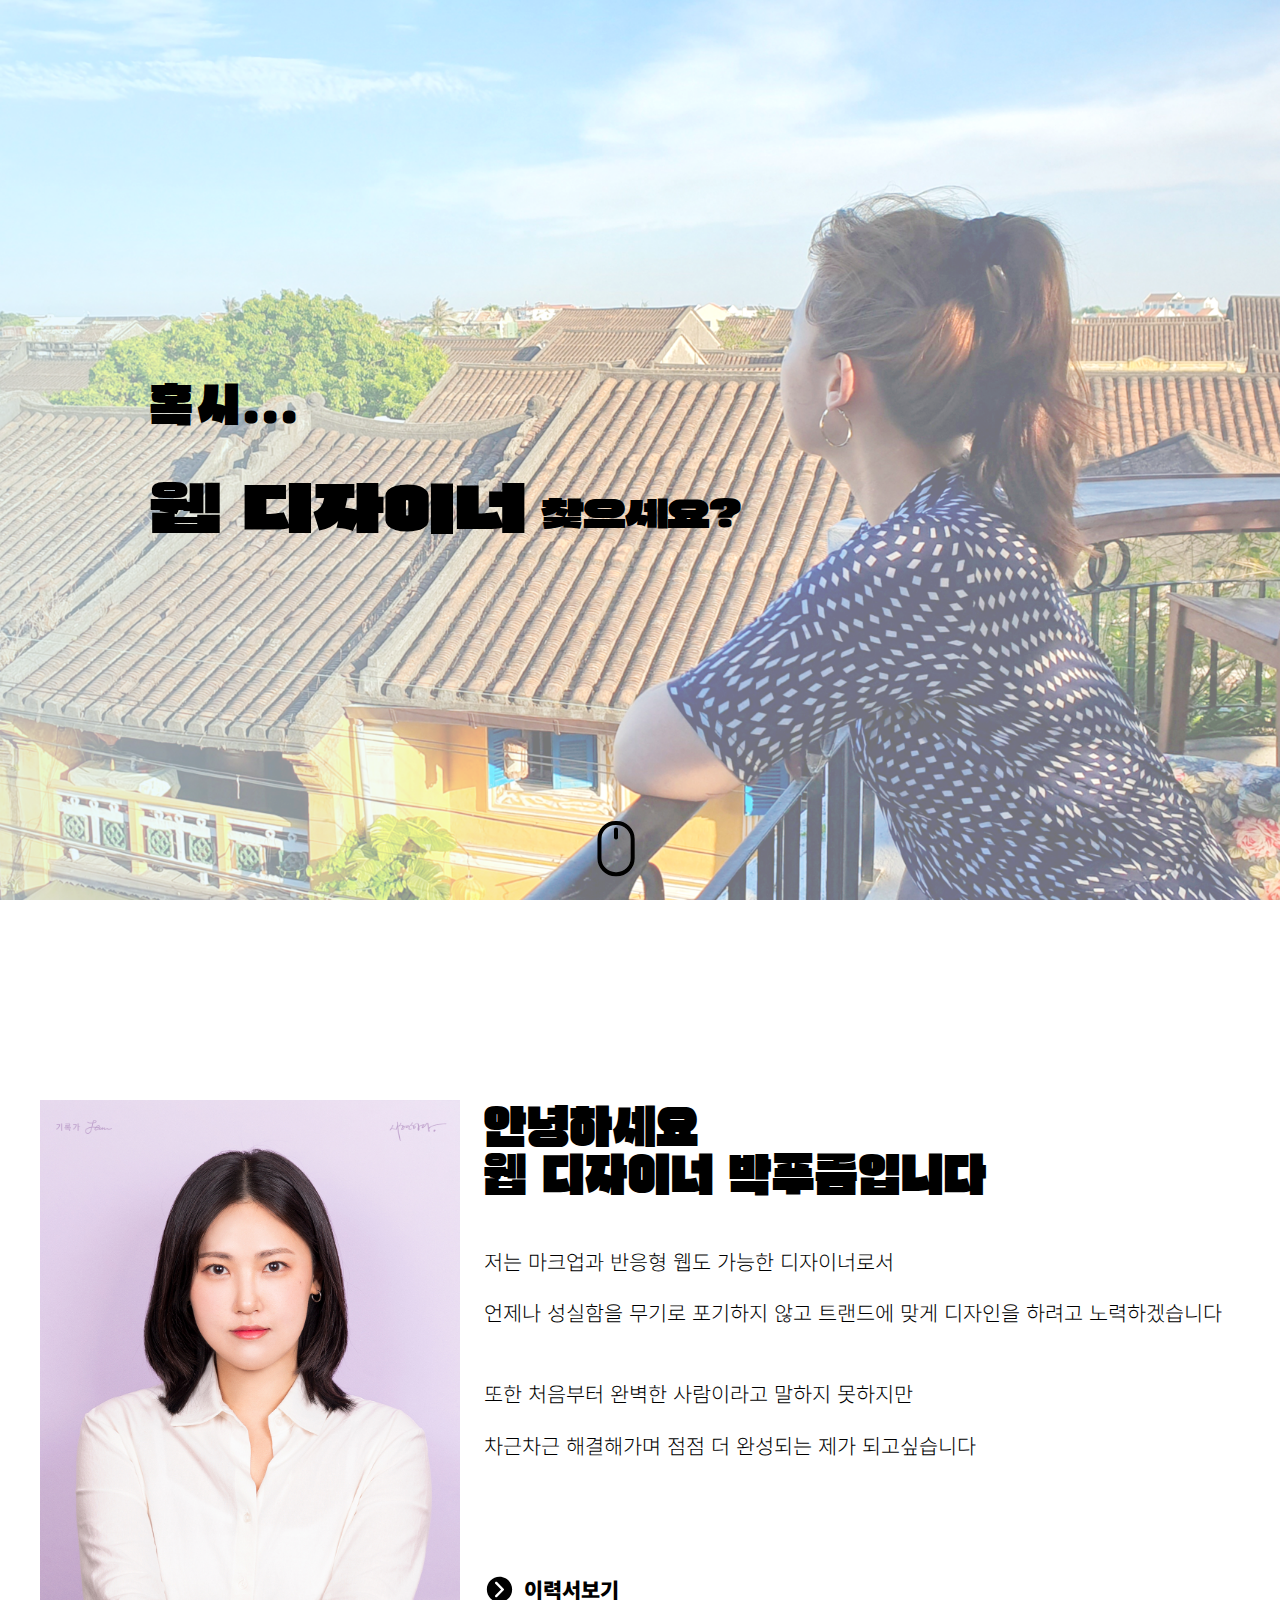
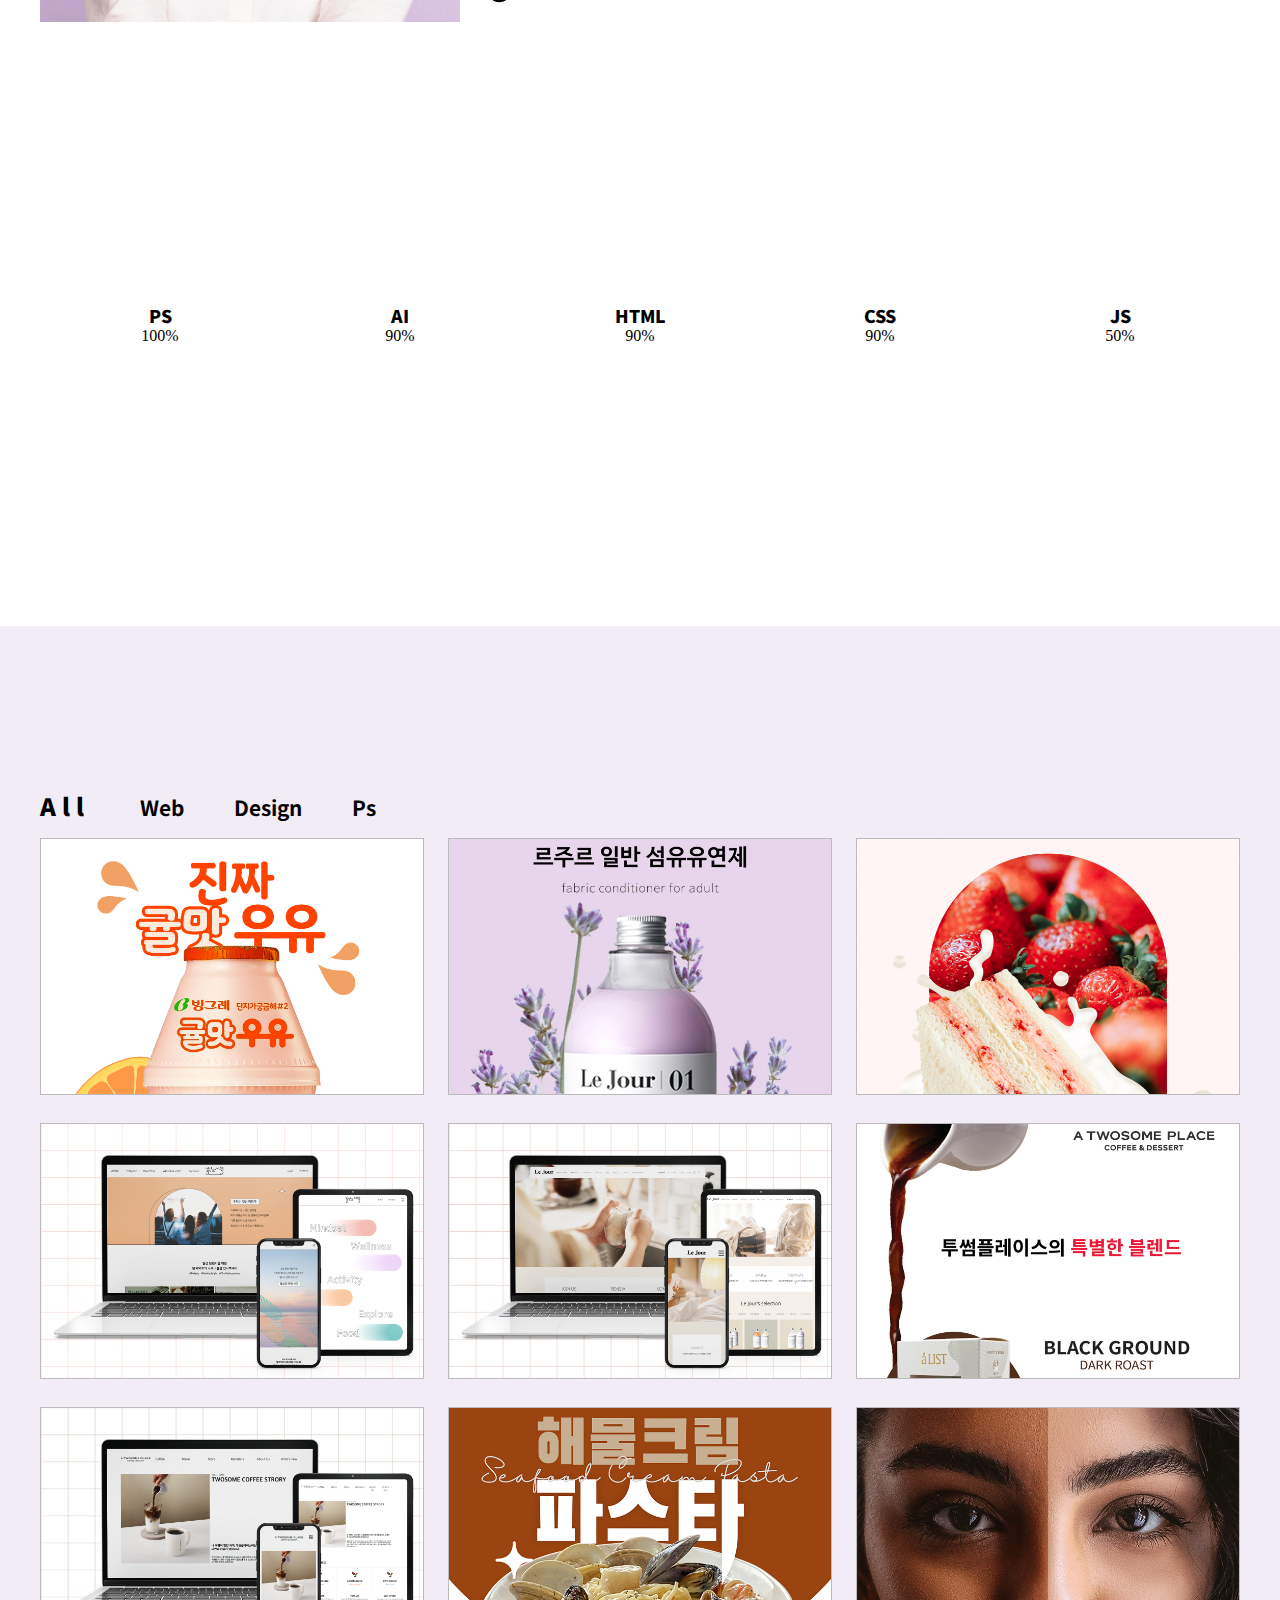
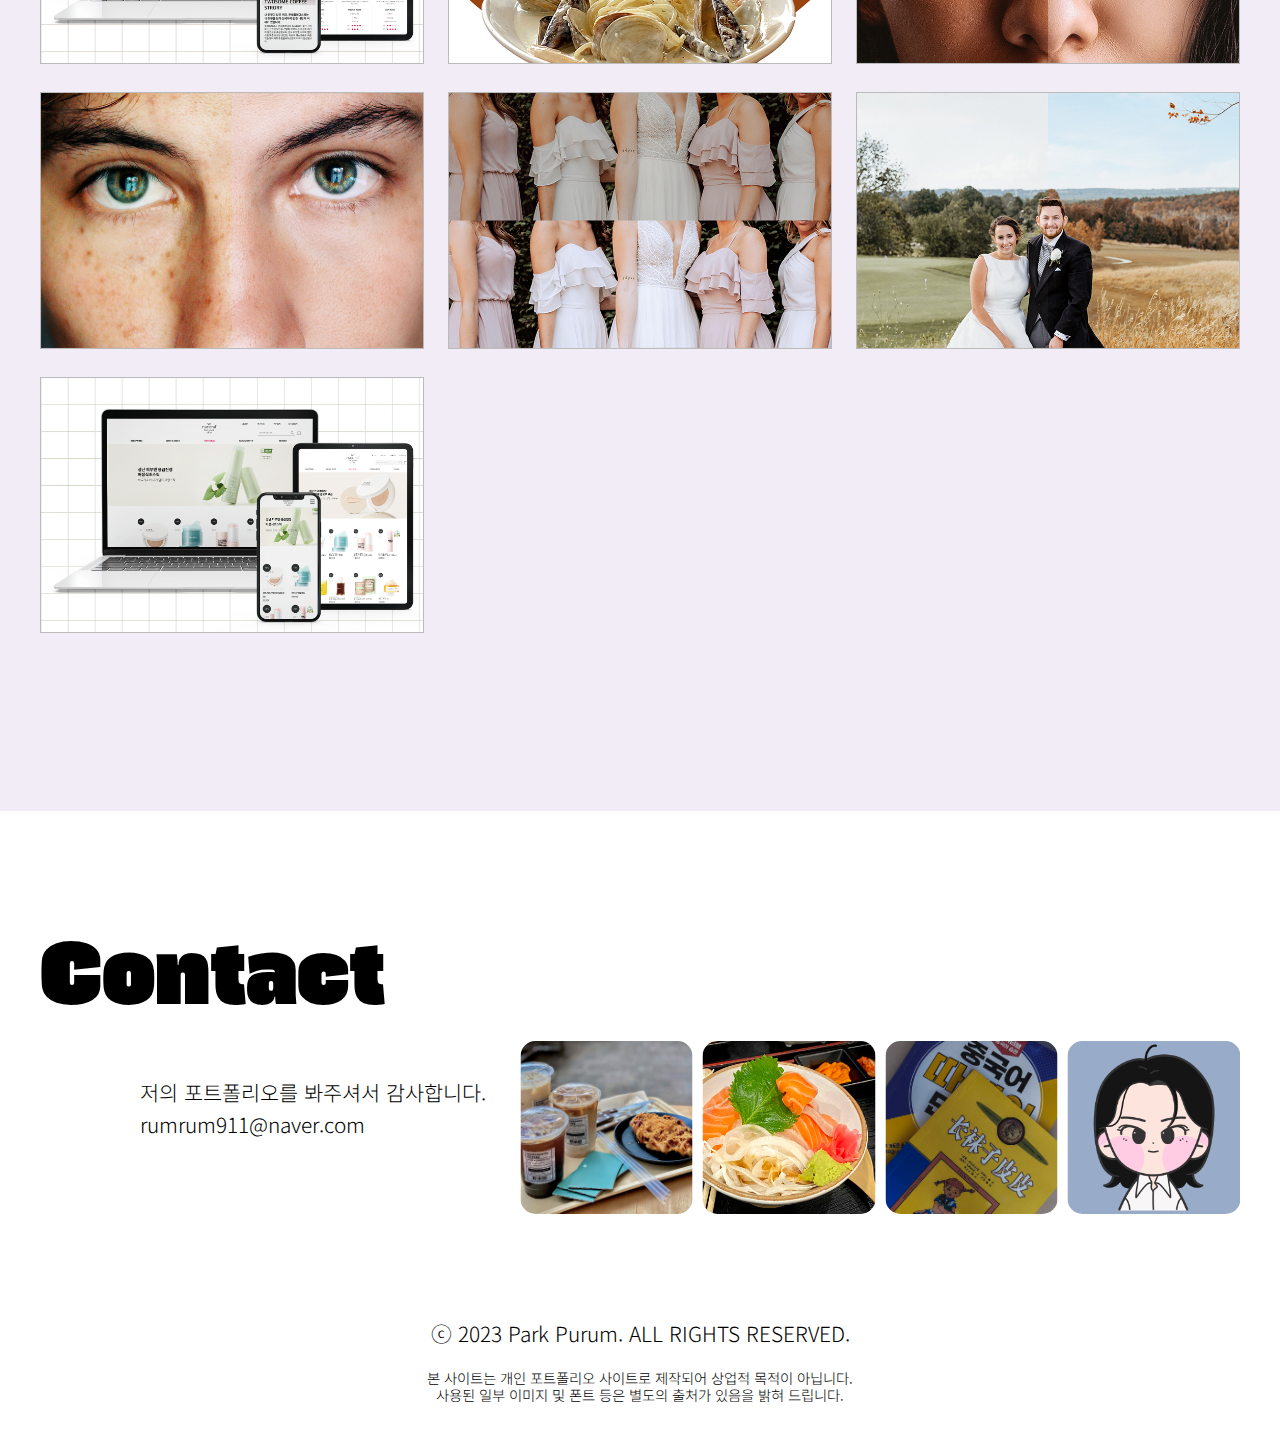
==== commit f8b20c9a: "230726" ====
--- a/index.html
+++ b/index.html
@@ -7,6 +7,7 @@
   <meta property="og:type" content="website">
   <meta property="og:title" content="웹퍼블리셔 박푸름 포트폴리오">
   <meta property="og:url" content="#">
+  <meta property="og:image" content="">
   <meta property="og:description" content="웹퍼블리셔 박푸름의 포트폴리오">
   <title>박푸름 포트폴리오 ver.2</title>
 
@@ -14,9 +15,7 @@
   <link rel="apple-touch-icon" href="./image/favicon.ico">
 
   <script src="https://ajax.googleapis.com/ajax/libs/jquery/3.7.0/jquery.min.js"></script>
-  <script src="https://unpkg.com/typeit@8.7.1/dist/index.umd.js"></script>
   <script src="./anime.js"></script>
-  <script src="https://unpkg.com/scroll-out/dist/scroll-out.min.js"></script>
   <script src="./jquery.easypiechart.js"></script>
     <script src="https://cdn.jsdelivr.net/npm/swiper@8/swiper-bundle.min.js"></script>
   <script src="./script.js"></script>
@@ -30,7 +29,15 @@
 <body>
   <header id="header">
     <div class="h_wrap">
-      <div class="logo"><a href="./index.html">ROORU</a></div>
+      <div class="logo">
+        <a href="./index.html">
+          <p>R</p>
+          <p>O</p>
+          <p>O</p>
+          <p>R</p>
+          <p>U</p>
+      </a>
+    </div>
       <nav>
         <ul>
           <li><a href="#home">Home</a></li>
@@ -89,8 +96,29 @@
           </a>
         </div><!--left 프로필사진-->
         <div class="right">
+            <h1 class="typing">
+              <div class="typt">
+                <p>안</p>
+                <p>녕</p>
+                <p>하</p>
+                <p>세</p>
+                <p>요</p>
+              </div>
+              <div class="typb">
+                <p>웹</p>
+                <p>디</p>
+                <p>자</p>
+                <p>이</p>
+                <p>너</p>
+                <p>박</p>
+                <p>푸</p>
+                <p>름</p>
+                <p>입</p>
+                <p>니</p> 
+                <p>다</p>
+              </div>
+            </h1>
           <div class="int">
-            <h1 class="typing">안녕하세요!<br>웹 디자이너 박푸름입니다</h1>
             <p>저는 마크업과 반응형 웹도 가능한 디자이너로서</p>
             <p>언제나 성실함을 무기로 포기하지 않고 트랜드에 맞게 디자인을 하려고 노력하겠습니다</p>
             <p>또한 처음부터 완벽한 사람이라고 말하지 못하지만</p>
@@ -124,7 +152,7 @@
         </div><!--js-->
       </section>
     </div><!--skill-->
-    <div class="works" id="works"  data-scroll>
+    <div class="works" id="works">
       <div class="cate">
         <a href="javascript:void(0);" class="active">All</a>
         <a href="javascript:void(0);">Web</a>
--- a/common.css
+++ b/common.css
@@ -30,33 +30,3 @@
   --ti-cursor-font-size:1.5rem;
   --ti-cursor-transform:rotate(90deg) translate(12px, -20px);
 }
-[data-scroll] {
-  opacity: 0;
-  will-change: transform, opacity;
-  transform: translateY(30%) ;
-  transition: all 1s;
-}
-[data-scroll="in"] {
-  opacity: 1;
-  transform: translateY(0);
-}
-[data-scroll="out"] {
-  opacity: 0;
-}
-
-@keyframes fade1{
-  0%{
-    opacity: 0;
-  }
-  100%{
-    opacity: 1;
-  }
-}
-@keyframes fade2{
-  0%{
-    opacity: 1;
-  }
-  100%{
-    opacity: 0;
-  }
-}--- a/style.css
+++ b/style.css
@@ -40,7 +40,7 @@
 header .logo a{
   width: 100%;
   line-height: 50px;
-  display: block;
+  display: flex;
   font:500 1.5rem var(--boldFont);
   color: var(--fontColor);
 }
@@ -126,7 +126,7 @@
   width: 80px;
   position: absolute;
   bottom: 0;
-  left: 48%;
+  left: 45%;
 }
 .mscl .st0{fill:none;stroke:#000000;stroke-miterlimit:10; stroke-width: 3px;}
 .mscl .st1{fill:none;stroke:#000000;stroke-linecap:round;stroke-miterlimit:10; stroke-width: 3px;}
@@ -160,10 +160,6 @@
   width: 63%;
   position: relative;
 }
-.right .typing{
-  font: 500 3rem var(--boldFont);
-  margin-bottom: 50px;
-}
 .right .int {
   width: 100%;
   height: 100%;
@@ -172,6 +168,28 @@
   content: '';
   display: block;
   margin-top: 15%;
+}
+.right .typing {
+  width: 80%;
+  margin-bottom: 50px;
+}
+.right .typing .typt,
+.right .typing .typb{
+  width: 100%;
+  display: flex;
+  overflow: hidden;
+  flex-wrap: wrap;
+}
+.right .typing p{
+  width: 43px;
+  text-align: center;
+  display: flex;
+  flex-wrap: wrap;
+  font: 500 3rem/1em var(--boldFont);
+}
+.right .typb p:nth-of-type(1),
+.right .typb p:nth-of-type(5){
+  margin-right: 15px;
 }
 .int p{
   width: 100%;
@@ -538,7 +556,7 @@
   width: 100%;
   height: 50px;
   line-height: 50px;
-  display: block;
+  display: flex;
   font:500 1.5rem var(--boldFont);
   color: var(--fontColor);
 }
--- a/tablet.css
+++ b/tablet.css
@@ -43,12 +43,34 @@
   width: 100%;
   position: relative;
 }
-.right .typing{
-  font: 500 2.5rem var(--boldFont);
+.right .typing {
+  width: 80%;
+  margin: auto;
+  margin-bottom: 50px;
   position: absolute;
   top: -48%;
-  left: 37%;
-}
+  left: 37%
+}
+.right .typing .typt,
+.right .typing .typb{
+  width: 80%;
+  display: flex;
+  flex-wrap: wrap;
+}
+.right .typing p{
+  width: 43px;
+  text-align: center;
+  display: flex;
+  flex-wrap: wrap;
+  overflow: hidden;
+  font: 500 3rem var(--boldFont);
+}
+.right .typb p:nth-of-type(1),
+.right .typb p:nth-of-type(5){
+  margin-right: 15px;
+}
+
+
 .right .int {
   width: 100%;
   height: 80%;
--- a/phone.css
+++ b/phone.css
@@ -136,12 +136,18 @@
   position: relative;
   top: -30px;
 }
-.right .typing{
-  width: 80%;
-  margin: auto;
-  font: 500 2.5rem var(--boldFont);
+.right .typing {
+  width: 75%;
+  margin: auto;
   margin-bottom: 50px;
-  text-align: center;
+}
+.right .typing .typt,
+.right .typing .typb{
+  width: 100%;
+  display: flex;
+  overflow: hidden;
+  flex-wrap: wrap;
+  justify-content: center;
 }
 .right .int {
   width: 80%;
@@ -159,7 +165,7 @@
 /* skill */
 main .skill{
   width: 100%;
-  margin-top: 250px;
+  margin-top: 100px;
 }
 .skill section{
   width: calc(100% - 32px);
@@ -167,7 +173,7 @@
 }
 .skill section .chart{
   width: 50%;
-  margin-bottom: 120px;
+  margin-bottom: 100px;
 }
 .chart canvas{
   width: 100%;
@@ -192,7 +198,7 @@
 /* works */
 main .works{
   width: 100%;
-  margin-top: 200px;
+  margin-top: 150px;
   padding-top: 100px;
   padding-bottom: 100px;
   box-sizing: border-box;
